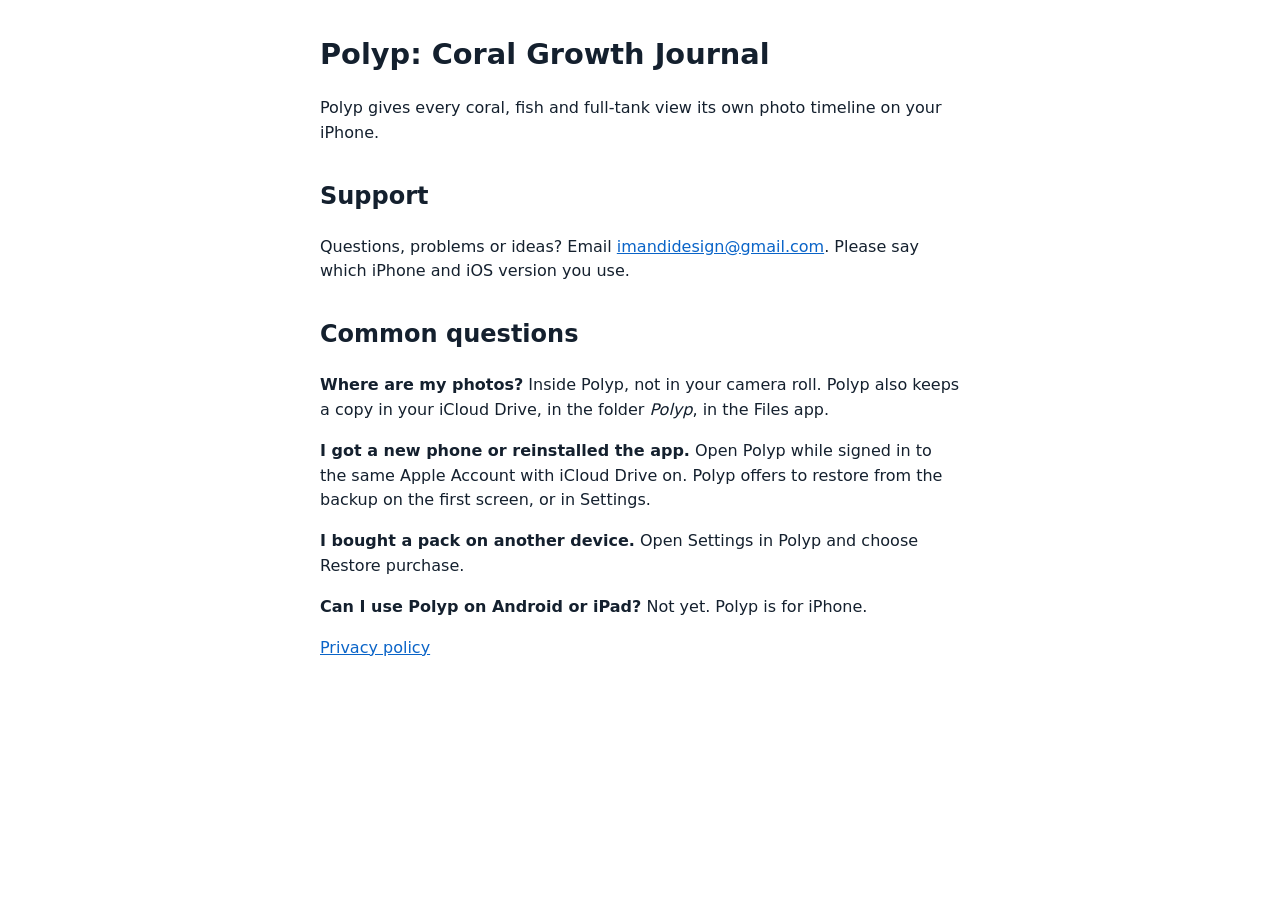
==== index.html @ cc829e0c "Polyp support and privacy pages Co-Authored-By: Claude Sonnet 5.5 <noreply@anthropic.com>" ====
<!doctype html>
<html lang="en"><head><meta charset="utf-8"><meta name="viewport" content="width=device-width,initial-scale=1">
<title>Polyp support</title><link rel="stylesheet" href="style.css"></head><body>
<h1>Polyp: Coral Growth Journal</h1>
<p>Polyp gives every coral, fish and full-tank view its own photo timeline on your iPhone.</p>
<h2>Support</h2>
<p>Questions, problems or ideas? Email <a href="mailto:imandidesign@gmail.com">imandidesign@gmail.com</a>. Please say which iPhone and iOS version you use.</p>
<h2>Common questions</h2>
<p><strong>Where are my photos?</strong> Inside Polyp, not in your camera roll. Polyp also keeps a copy in your iCloud Drive, in the folder <em>Polyp</em>, in the Files app.</p>
<p><strong>I got a new phone or reinstalled the app.</strong> Open Polyp while signed in to the same Apple Account with iCloud Drive on. Polyp offers to restore from the backup on the first screen, or in Settings.</p>
<p><strong>I bought a pack on another device.</strong> Open Settings in Polyp and choose Restore purchase.</p>
<p><strong>Can I use Polyp on Android or iPad?</strong> Not yet. Polyp is for iPhone.</p>
<p><a href="privacy.html">Privacy policy</a></p>
</body></html>
---- style.css ----
body{font-family:-apple-system,system-ui,sans-serif;max-width:40rem;margin:2rem auto;padding:0 1rem;line-height:1.55;color:#14202e;background:#fff}
h1{font-size:1.8rem}h2{margin-top:2rem}a{color:#0a64c8}
@media(prefers-color-scheme:dark){body{background:#0e1a2b;color:#e6edf5}a{color:#6db3ff}}
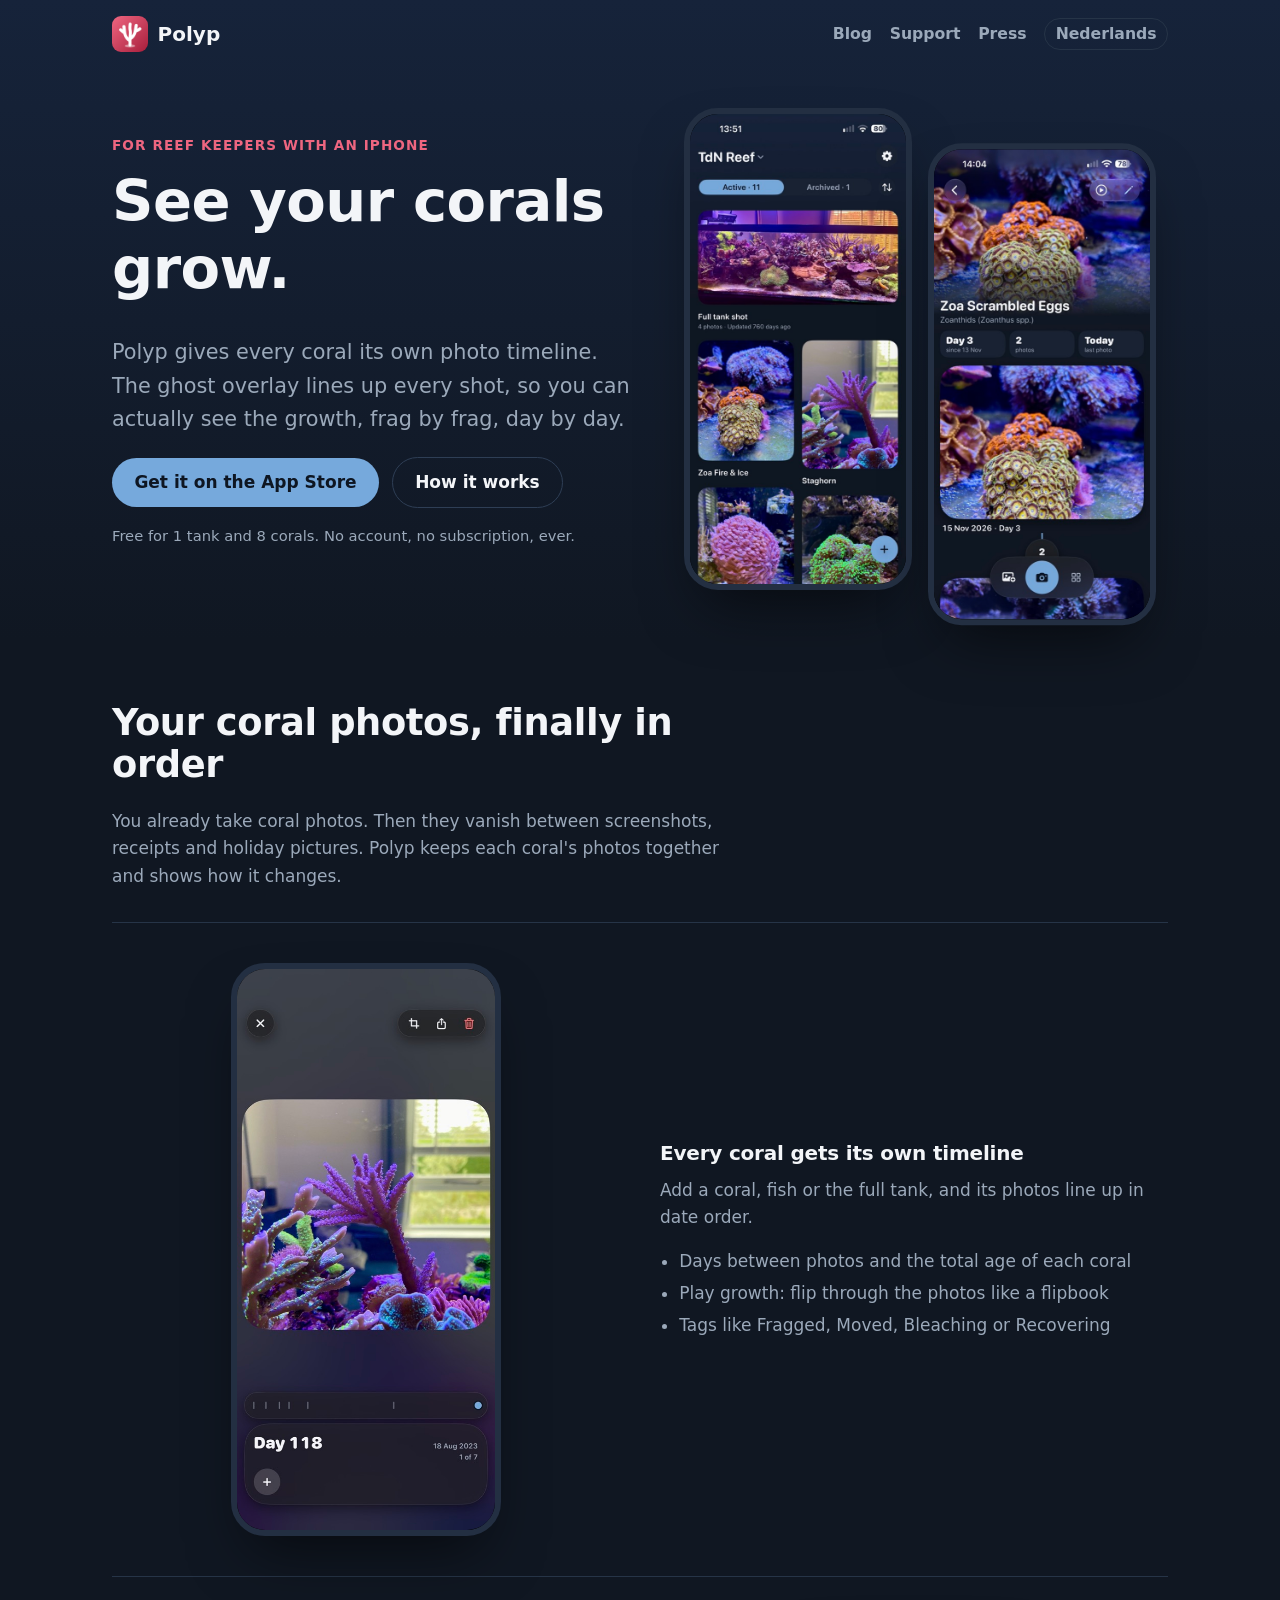
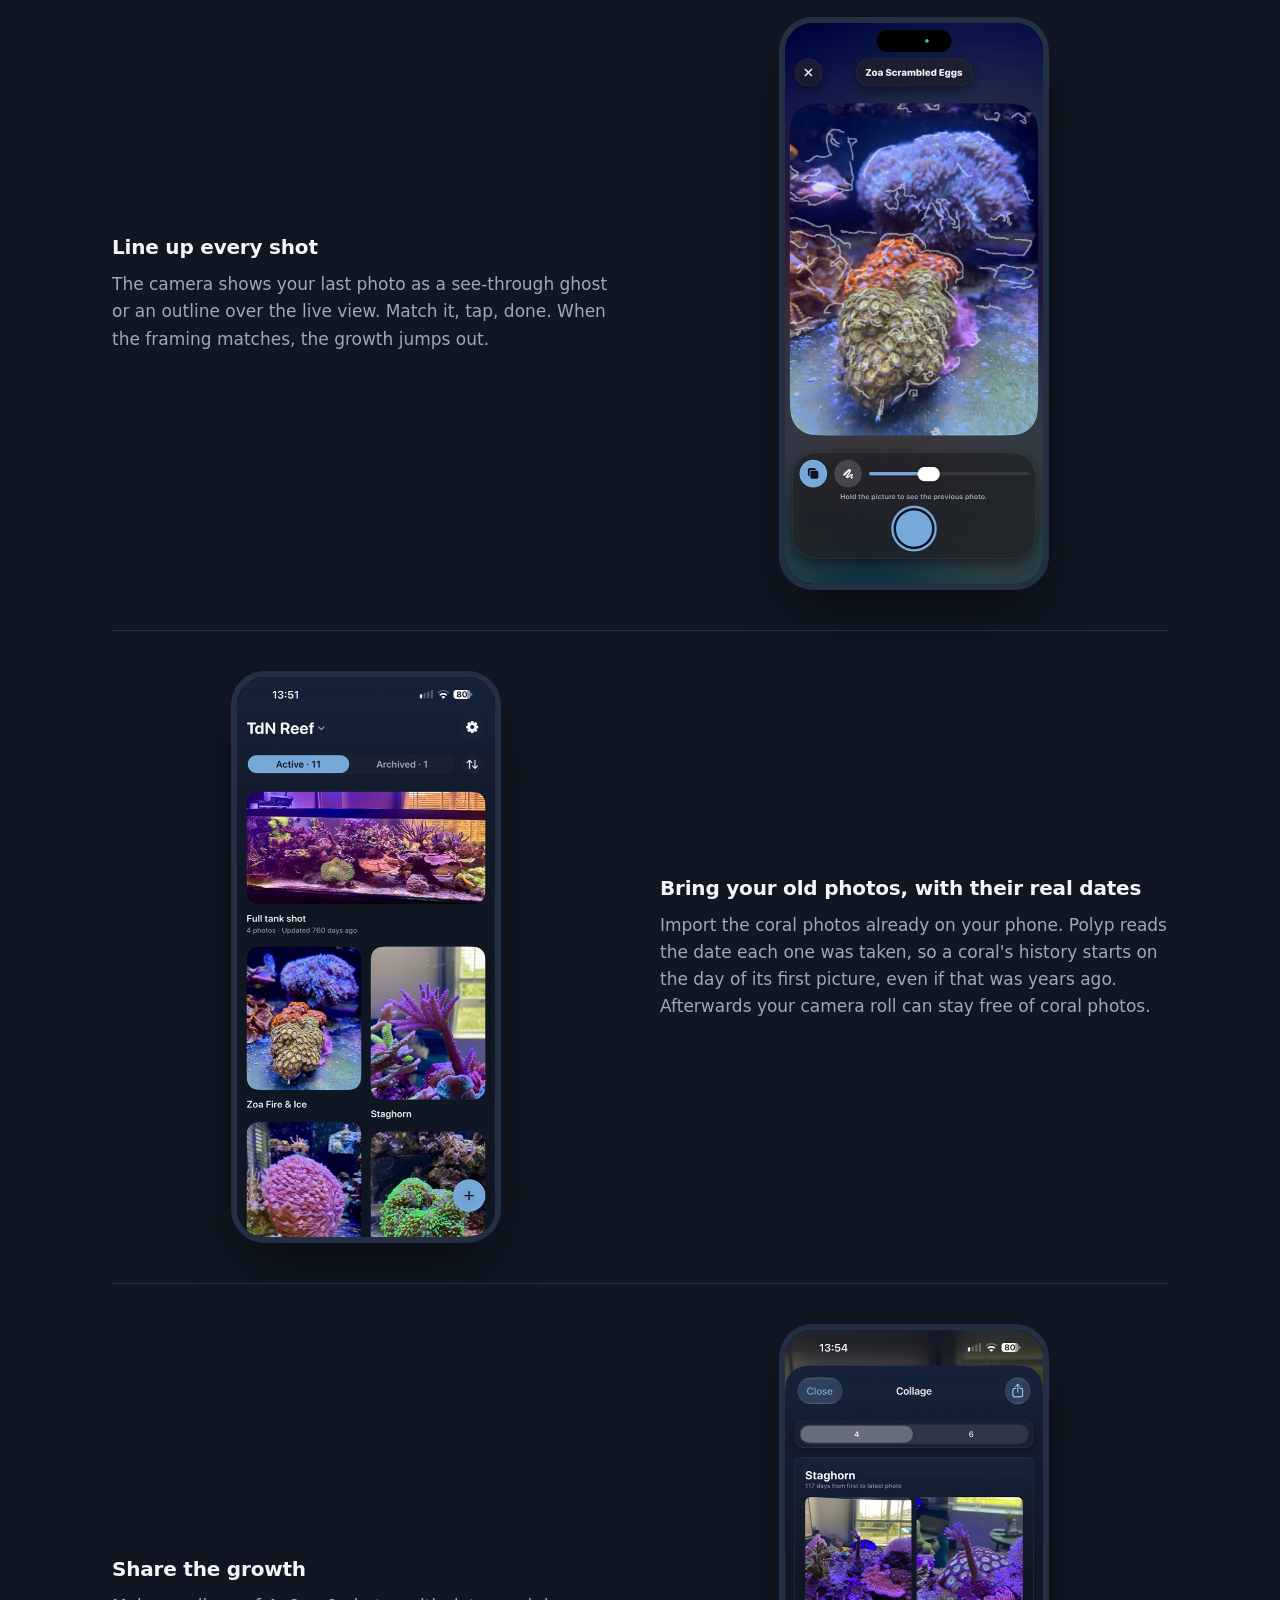
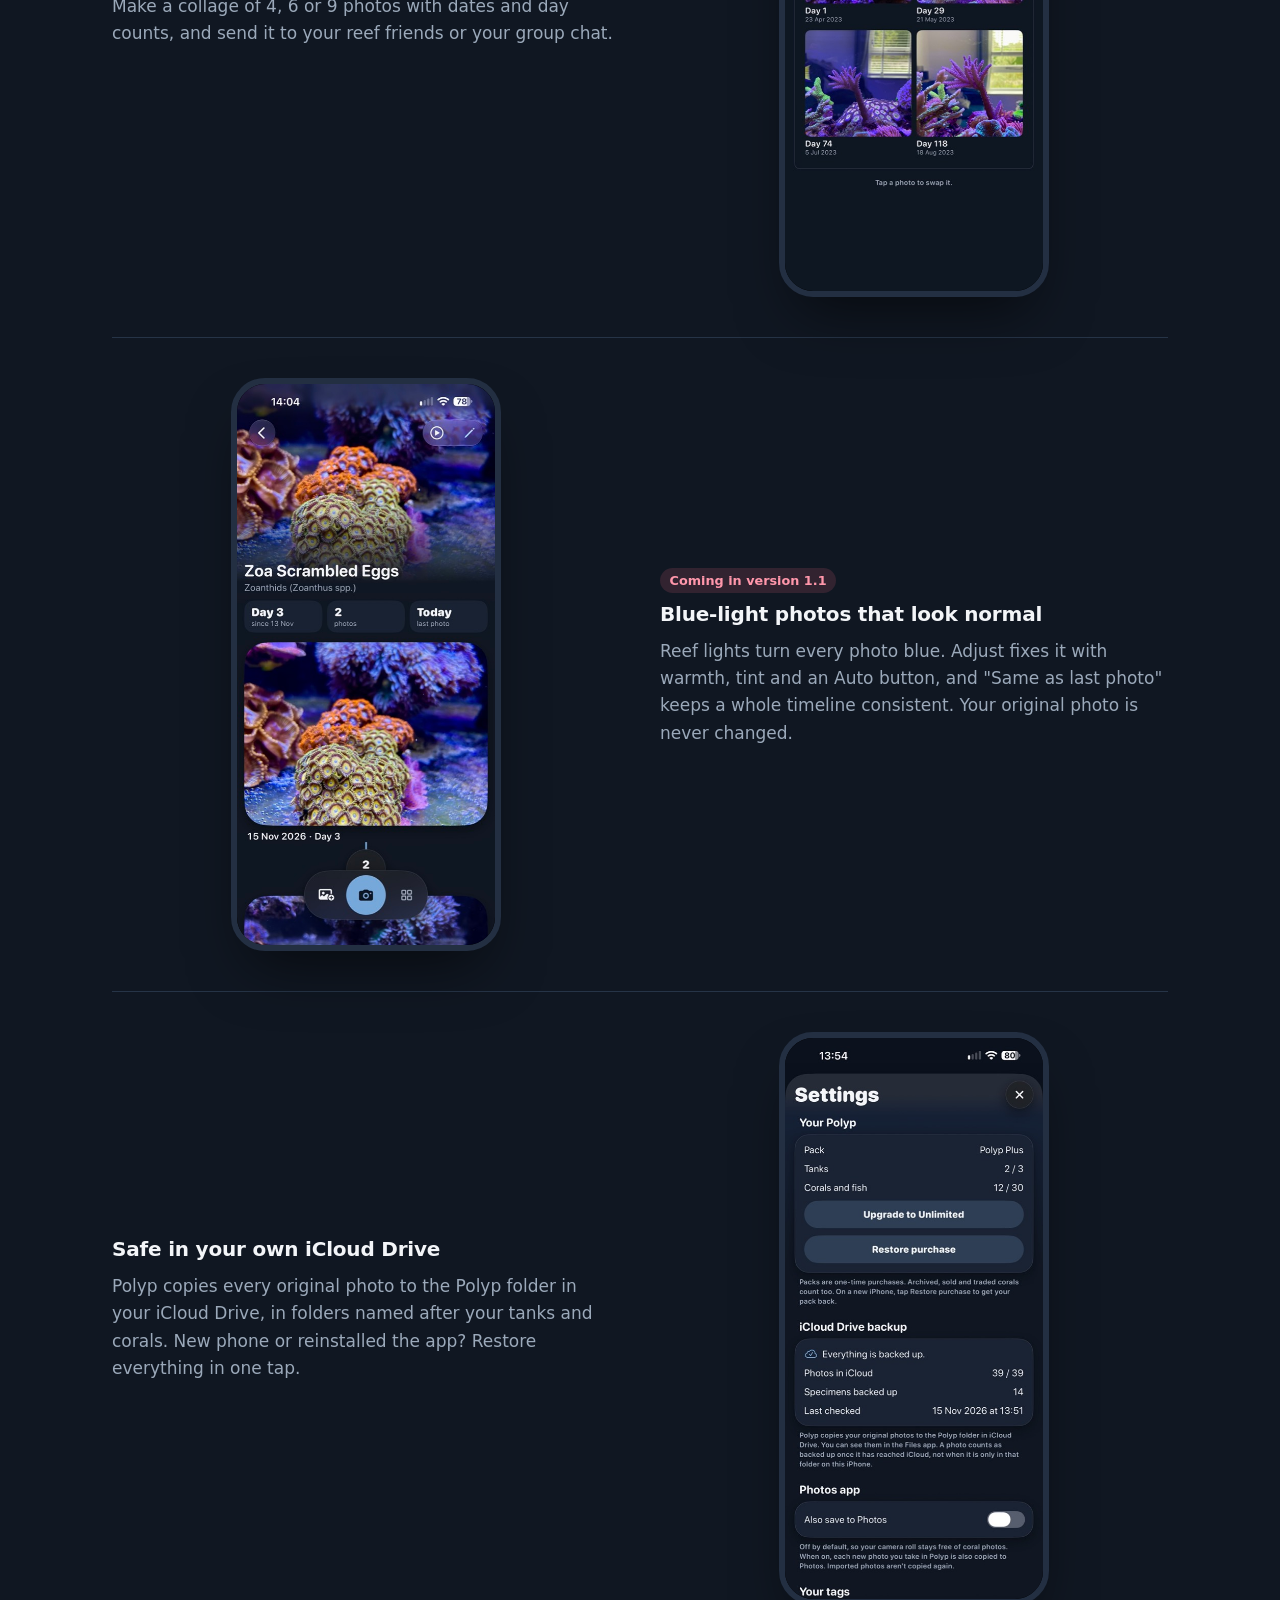
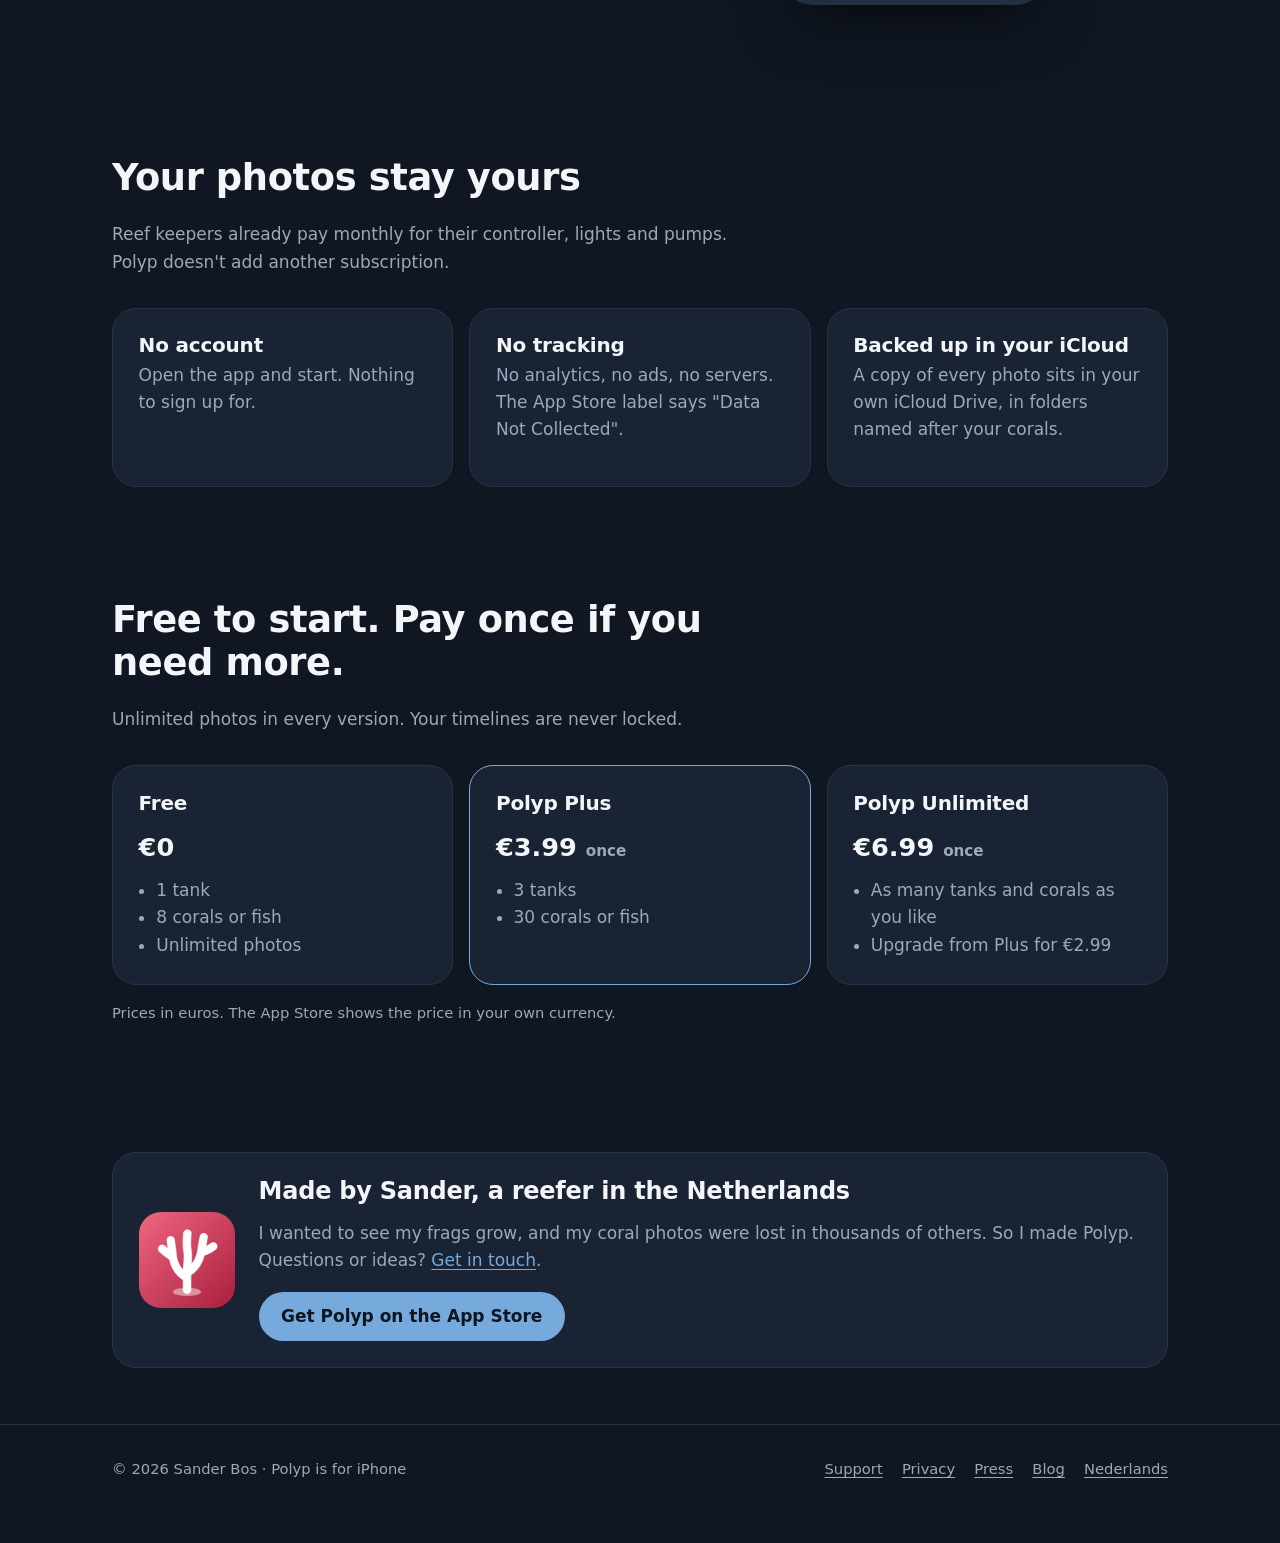
==== commit 5bb4a34b: "Website v2: English and Dutch pages, blog, press kit, polypapp.com Co-Authored-By: Claude Opus 5.5 <" ====
--- a/index.html
+++ b/index.html
@@ -1,14 +1,196 @@
 <!doctype html>
-<html lang="en"><head><meta charset="utf-8"><meta name="viewport" content="width=device-width,initial-scale=1">
-<title>Polyp support</title><link rel="stylesheet" href="style.css"></head><body>
-<h1>Polyp: Coral Growth Journal</h1>
-<p>Polyp gives every coral, fish and full-tank view its own photo timeline on your iPhone.</p>
-<h2>Support</h2>
-<p>Questions, problems or ideas? Email <a href="mailto:imandidesign@gmail.com">imandidesign@gmail.com</a>. Please say which iPhone and iOS version you use.</p>
-<h2>Common questions</h2>
-<p><strong>Where are my photos?</strong> Inside Polyp, not in your camera roll. Polyp also keeps a copy in your iCloud Drive, in the folder <em>Polyp</em>, in the Files app.</p>
-<p><strong>I got a new phone or reinstalled the app.</strong> Open Polyp while signed in to the same Apple Account with iCloud Drive on. Polyp offers to restore from the backup on the first screen, or in Settings.</p>
-<p><strong>I bought a pack on another device.</strong> Open Settings in Polyp and choose Restore purchase.</p>
-<p><strong>Can I use Polyp on Android or iPad?</strong> Not yet. Polyp is for iPhone.</p>
-<p><a href="privacy.html">Privacy policy</a></p>
-</body></html>
+<html lang="en">
+<head>
+<meta charset="utf-8">
+<meta name="viewport" content="width=device-width,initial-scale=1">
+<title>Polyp: Coral Growth Journal for iPhone</title>
+<meta name="description" content="A photo timeline for every coral in your reef tank. Line up every shot with the ghost overlay, see the days between photos, and keep coral photos out of your camera roll. No account, no subscription.">
+<link rel="canonical" href="https://polypapp.com/">
+<link rel="alternate" hreflang="en" href="https://polypapp.com/">
+<link rel="alternate" hreflang="nl" href="https://polypapp.com/nl/">
+<link rel="alternate" hreflang="x-default" href="https://polypapp.com/">
+<meta name="apple-itunes-app" content="app-id=6830291758">
+<meta name="theme-color" content="#16233A">
+<meta property="og:type" content="website">
+<meta property="og:site_name" content="Polyp">
+<meta property="og:title" content="Polyp: Coral Growth Journal">
+<meta property="og:description" content="A photo timeline for every coral. Line up every shot and actually see it grow.">
+<meta property="og:url" content="https://polypapp.com/">
+<meta property="og:image" content="https://polypapp.com/img/share.jpg">
+<meta property="og:locale" content="en_GB">
+<meta property="og:locale:alternate" content="nl_NL">
+<meta name="twitter:card" content="summary_large_image">
+<link rel="icon" href="/img/favicon.png" type="image/png">
+<link rel="apple-touch-icon" href="/img/apple-touch-icon.png">
+<link rel="stylesheet" href="/assets/site.css">
+<script type="application/ld+json">
+{
+  "@context": "https://schema.org",
+  "@type": "SoftwareApplication",
+  "name": "Polyp: Coral Growth Journal",
+  "operatingSystem": "iOS",
+  "applicationCategory": "PhotographyApplication",
+  "description": "A photo timeline for every coral in your reef tank, with a ghost overlay camera, original-date import and collages.",
+  "url": "https://polypapp.com/",
+  "downloadUrl": "https://apps.apple.com/app/id6830291758",
+  "image": "https://polypapp.com/img/icon-512.png",
+  "offers": { "@type": "Offer", "price": "0", "priceCurrency": "EUR" },
+  "author": { "@type": "Person", "name": "Sander Bos" }
+}
+</script>
+</head>
+<body>
+<a class="skip" href="#main">Skip to content</a>
+<header class="site-header">
+  <div class="wrap">
+    <a class="brand" href="/"><img src="/img/apple-touch-icon.png" alt="" width="36" height="36">Polyp</a>
+    <nav class="nav" aria-label="Main">
+      <a href="/blog/">Blog</a>
+      <a href="/support.html">Support</a>
+      <a href="/press/">Press</a>
+      <a class="lang" href="/nl/" hreflang="nl" lang="nl">Nederlands</a>
+    </nav>
+  </div>
+</header>
+
+<main id="main">
+  <section class="hero">
+    <div class="wrap">
+      <div>
+        <p class="eyebrow">For reef keepers with an iPhone</p>
+        <h1>See your corals grow.</h1>
+        <p class="lead">Polyp gives every coral its own photo timeline. The ghost overlay lines up every shot, so you can actually see the growth, frag by frag, day by day.</p>
+        <div class="cta-row">
+          <a class="btn" href="https://apps.apple.com/app/id6830291758">Get it on the App Store</a>
+          <a class="btn btn-ghost" href="#how">How it works</a>
+        </div>
+        <p class="muted small" style="margin-top:1rem">Free for 1 tank and 8 corals. No account, no subscription, ever.</p>
+      </div>
+      <div class="phones">
+        <div class="phone"><img src="/img/screen-1.jpg" width="506" height="1100" alt="Polyp home screen: a reef tank with a full tank shot and coral tiles such as Zoa Fire &amp; Ice and Staghorn."></div>
+        <div class="phone"><img src="/img/screen-2.jpg" width="506" height="1100" alt="A coral's timeline: Zoa Scrambled Eggs, day 3, with two photos."></div>
+      </div>
+    </div>
+  </section>
+
+  <section class="section" id="how">
+    <div class="wrap">
+      <div class="section-head">
+        <h2>Your coral photos, finally in order</h2>
+        <p class="muted">You already take coral photos. Then they vanish between screenshots, receipts and holiday pictures. Polyp keeps each coral's photos together and shows how it changes.</p>
+      </div>
+
+      <div class="feature">
+        <div>
+          <h3>Every coral gets its own timeline</h3>
+          <p class="muted">Add a coral, fish or the full tank, and its photos line up in date order.</p>
+          <ul>
+            <li>Days between photos and the total age of each coral</li>
+            <li>Play growth: flip through the photos like a flipbook</li>
+            <li>Tags like Fragged, Moved, Bleaching or Recovering</li>
+          </ul>
+        </div>
+        <div class="feature-media"><div class="phone"><img src="/img/screen-4.jpg" width="506" height="1100" loading="lazy" alt="A full-screen Staghorn photo at day 118, with a time rail to jump between dates."></div></div>
+      </div>
+
+      <div class="feature">
+        <div>
+          <h3>Line up every shot</h3>
+          <p class="muted">The camera shows your last photo as a see-through ghost or an outline over the live view. Match it, tap, done. When the framing matches, the growth jumps out.</p>
+        </div>
+        <div class="feature-media"><div class="phone"><img src="/img/screen-3.jpg" width="506" height="1100" loading="lazy" alt="Polyp's camera with a white outline of the previous photo over the live view of a zoanthid colony."></div></div>
+      </div>
+
+      <div class="feature">
+        <div>
+          <h3>Bring your old photos, with their real dates</h3>
+          <p class="muted">Import the coral photos already on your phone. Polyp reads the date each one was taken, so a coral's history starts on the day of its first picture, even if that was years ago. Afterwards your camera roll can stay free of coral photos.</p>
+        </div>
+        <div class="feature-media"><div class="phone"><img src="/img/screen-1.jpg" width="506" height="1100" loading="lazy" alt="Home screen of a tank with eleven corals and a full tank shot updated 760 days ago."></div></div>
+      </div>
+
+      <div class="feature">
+        <div>
+          <h3>Share the growth</h3>
+          <p class="muted">Make a collage of 4, 6 or 9 photos with dates and day counts, and send it to your reef friends or your group chat.</p>
+        </div>
+        <div class="feature-media"><div class="phone"><img src="/img/screen-5.jpg" width="506" height="1100" loading="lazy" alt="A four-photo collage of a Staghorn coral from day 1 to day 118."></div></div>
+      </div>
+
+      <div class="feature">
+        <div>
+          <span class="tag">Coming in version 1.1</span>
+          <h3>Blue-light photos that look normal</h3>
+          <p class="muted">Reef lights turn every photo blue. Adjust fixes it with warmth, tint and an Auto button, and "Same as last photo" keeps a whole timeline consistent. Your original photo is never changed.</p>
+        </div>
+        <!-- T-12.2: replace with a before/after photo from Sander once 1.1 is live -->
+        <div class="feature-media"><div class="phone"><img src="/img/screen-2.jpg" width="506" height="1100" loading="lazy" alt="A zoanthid colony photographed under blue reef light."></div></div>
+      </div>
+
+      <div class="feature">
+        <div>
+          <h3>Safe in your own iCloud Drive</h3>
+          <p class="muted">Polyp copies every original photo to the Polyp folder in your iCloud Drive, in folders named after your tanks and corals. New phone or reinstalled the app? Restore everything in one tap.</p>
+        </div>
+        <div class="feature-media"><div class="phone"><img src="/img/screen-6.jpg" width="506" height="1100" loading="lazy" alt="Polyp settings: iCloud Drive backup says everything is backed up, 39 of 39 photos."></div></div>
+      </div>
+    </div>
+  </section>
+
+  <section class="section">
+    <div class="wrap">
+      <div class="section-head">
+        <h2>Your photos stay yours</h2>
+        <p class="muted">Reef keepers already pay monthly for their controller, lights and pumps. Polyp doesn't add another subscription.</p>
+      </div>
+      <div class="promise">
+        <div class="card"><h3>No account</h3><p class="muted">Open the app and start. Nothing to sign up for.</p></div>
+        <div class="card"><h3>No tracking</h3><p class="muted">No analytics, no ads, no servers. The App Store label says "Data Not Collected".</p></div>
+        <div class="card"><h3>Backed up in your iCloud</h3><p class="muted">A copy of every photo sits in your own iCloud Drive, in folders named after your corals.</p></div>
+      </div>
+    </div>
+  </section>
+
+  <section class="section" id="price">
+    <div class="wrap">
+      <div class="section-head">
+        <h2>Free to start. Pay once if you need more.</h2>
+        <p class="muted">Unlimited photos in every version. Your timelines are never locked.</p>
+      </div>
+      <div class="grid-3">
+        <div class="card"><h3>Free</h3><p class="price">€0</p><ul><li>1 tank</li><li>8 corals or fish</li><li>Unlimited photos</li></ul></div>
+        <div class="card highlight"><h3>Polyp Plus</h3><p class="price">€3.99 <small>once</small></p><ul><li>3 tanks</li><li>30 corals or fish</li></ul></div>
+        <div class="card"><h3>Polyp Unlimited</h3><p class="price">€6.99 <small>once</small></p><ul><li>As many tanks and corals as you like</li><li>Upgrade from Plus for €2.99</li></ul></div>
+      </div>
+      <p class="muted small" style="margin-top:1rem">Prices in euros. The App Store shows the price in your own currency.</p>
+    </div>
+  </section>
+
+  <section class="section">
+    <div class="wrap">
+      <div class="card maker">
+        <img src="/img/icon-512.png" width="96" height="96" alt="">
+        <div>
+          <h2 style="font-size:1.5rem">Made by Sander, a reefer in the Netherlands</h2>
+          <p class="muted">I wanted to see my frags grow, and my coral photos were lost in thousands of others. So I made Polyp. Questions or ideas? <a href="/support.html">Get in touch</a>.</p>
+          <a class="btn" href="https://apps.apple.com/app/id6830291758">Get Polyp on the App Store</a>
+        </div>
+      </div>
+    </div>
+  </section>
+</main>
+
+<footer class="site-footer">
+  <div class="wrap">
+    <p>© 2026 Sander Bos · Polyp is for iPhone</p>
+    <nav aria-label="Footer">
+      <a href="/support.html">Support</a>
+      <a href="/privacy.html">Privacy</a>
+      <a href="/press/">Press</a>
+      <a href="/blog/">Blog</a>
+      <a href="/nl/" hreflang="nl" lang="nl">Nederlands</a>
+    </nav>
+  </div>
+</footer>
+</body>
+</html>
--- a/assets/site.css
+++ b/assets/site.css
@@ -0,0 +1,123 @@
+/* Polyp website styles (T-12.2, D-133). Colours match the app's design tokens (DESIGN.md, D-097/D-114). */
+:root {
+  --bg: #101722;
+  --bg-top: #16233A;
+  --surface: #192333;
+  --raised: #2E3E55;
+  --text: #F3F5F8;
+  --text-2: #9BA9BA;
+  --accent: #76A9DC;
+  --on-accent: #0E1622;
+  --separator: #263447;
+  --coral: #EE6680;
+  --r-s: 8px; --r-m: 16px; --r-l: 24px; --r-card: 38px;
+  --font: ui-rounded, "SF Pro Rounded", -apple-system, system-ui, "Segoe UI", Roboto, sans-serif;
+  --wrap: 68rem;
+  color-scheme: dark;
+}
+* { box-sizing: border-box; }
+html { -webkit-text-size-adjust: 100%; }
+body {
+  margin: 0; font-family: var(--font); font-size: 1.0625rem; line-height: 1.6;
+  color: var(--text); background: var(--bg);
+  background-image: linear-gradient(180deg, var(--bg-top) 0, var(--bg) 40rem);
+  background-repeat: no-repeat;
+}
+img { max-width: 100%; height: auto; display: block; }
+a { color: var(--accent); text-underline-offset: 3px; }
+a:hover { color: #9cc3ea; }
+:focus-visible { outline: 3px solid var(--accent); outline-offset: 3px; border-radius: 4px; }
+h1, h2, h3 { line-height: 1.15; letter-spacing: -0.01em; margin: 0 0 .6em; }
+h1 { font-size: clamp(2.1rem, 6vw, 3.6rem); }
+h2 { font-size: clamp(1.6rem, 4vw, 2.3rem); }
+h3 { font-size: 1.25rem; }
+p { margin: 0 0 1em; }
+.wrap { max-width: var(--wrap); margin: 0 auto; padding: 0 1rem; }
+.narrow { max-width: 42rem; }
+.muted { color: var(--text-2); }
+.skip { position: absolute; left: -999px; }
+.skip:focus { left: 1rem; top: 1rem; background: var(--surface); padding: .5rem 1rem; z-index: 10; }
+
+/* Header */
+.site-header { padding: 1rem 0; }
+.site-header .wrap { display: flex; align-items: center; gap: 1rem; flex-wrap: wrap; }
+.brand { display: flex; align-items: center; gap: .6rem; color: var(--text); text-decoration: none; font-weight: 700; font-size: 1.25rem; }
+.brand img { width: 36px; height: 36px; border-radius: 9px; }
+.nav { margin-left: auto; display: flex; gap: 1.1rem; flex-wrap: wrap; align-items: center; }
+.nav a { color: var(--text-2); text-decoration: none; font-weight: 600; font-size: .98rem; }
+.nav a:hover, .nav a[aria-current="page"] { color: var(--text); }
+.nav .lang { border: 1px solid var(--separator); border-radius: 999px; padding: .15rem .65rem; }
+
+/* Buttons */
+.btn {
+  display: inline-flex; align-items: center; gap: .55rem; min-height: 48px; padding: .7rem 1.4rem;
+  border-radius: 999px; font-weight: 700; text-decoration: none; background: var(--accent); color: var(--on-accent);
+}
+.btn:hover { background: #8fbbe6; color: var(--on-accent); }
+.btn svg { width: 20px; height: 20px; fill: currentColor; }
+.btn-ghost { background: transparent; color: var(--text); border: 1px solid var(--raised); }
+.btn-ghost:hover { background: var(--surface); color: var(--text); }
+.cta-row { display: flex; gap: .8rem; flex-wrap: wrap; align-items: center; }
+
+/* Hero */
+.hero { padding: 2.5rem 0 3.5rem; }
+.hero .wrap { display: grid; gap: 2.5rem; align-items: center; grid-template-columns: 1.05fr 1fr; }
+.eyebrow { color: var(--coral); font-weight: 700; text-transform: uppercase; letter-spacing: .08em; font-size: .85rem; margin-bottom: .8rem; }
+.lead { font-size: clamp(1.1rem, 2.4vw, 1.3rem); color: var(--text-2); max-width: 34rem; }
+.small { font-size: .92rem; }
+.phones { display: flex; justify-content: center; gap: 1rem; }
+.phone {
+  border-radius: 34px; overflow: hidden; border: 6px solid #232f42; background: #000;
+  box-shadow: 0 30px 60px -20px rgba(0,0,0,.6); width: 46%; max-width: 250px;
+}
+.phones .phone:nth-child(2) { transform: translateY(2.2rem); }
+
+/* Features */
+.section { padding: 3.5rem 0; }
+.section-head { max-width: 40rem; margin-bottom: 2rem; }
+.feature { display: grid; grid-template-columns: 1fr 1fr; gap: 2.5rem; align-items: center; padding: 2.5rem 0; border-top: 1px solid var(--separator); }
+.feature:nth-of-type(even) .feature-media { order: -1; }
+.feature-media { display: flex; justify-content: center; }
+.feature-media .phone { width: 60%; max-width: 270px; }
+.feature ul { padding-left: 1.2rem; color: var(--text-2); }
+.feature li { margin-bottom: .3rem; }
+.tag { display: inline-block; font-size: .8rem; font-weight: 700; padding: .15rem .6rem; border-radius: 999px; background: rgba(238,102,128,.15); color: #ff97ab; margin-bottom: .6rem; }
+
+.card { background: var(--surface); border: 1px solid var(--separator); border-radius: var(--r-l); padding: 1.6rem; }
+.grid-3 { display: grid; grid-template-columns: repeat(3, 1fr); gap: 1rem; }
+.price { font-size: 1.6rem; font-weight: 800; margin: .2rem 0 .6rem; }
+.price small { font-size: .95rem; font-weight: 600; color: var(--text-2); }
+.card ul { margin: 0; padding-left: 1.1rem; color: var(--text-2); }
+.card.highlight { border-color: var(--accent); }
+
+.promise { display: grid; grid-template-columns: repeat(3, 1fr); gap: 1rem; margin-top: 1.5rem; }
+.promise .card h3 { margin-bottom: .3rem; }
+
+.maker { display: grid; grid-template-columns: auto 1fr; gap: 1.5rem; align-items: center; }
+.maker img { width: 96px; height: 96px; border-radius: 22px; }
+
+/* Text pages (support, privacy, press, blog) */
+.page { padding: 2rem 0 4rem; }
+.page h2 { margin-top: 2.2rem; font-size: 1.45rem; }
+.page .card { margin: 1rem 0; }
+.faq dt { font-weight: 700; margin-top: 1.2rem; }
+.faq dd { margin: .3rem 0 0; color: var(--text-2); }
+.shots { display: grid; grid-template-columns: repeat(3, 1fr); gap: 1rem; }
+.shots a { border-radius: var(--r-m); overflow: hidden; border: 1px solid var(--separator); }
+
+/* Footer */
+.site-footer { border-top: 1px solid var(--separator); padding: 2rem 0 3rem; color: var(--text-2); font-size: .92rem; }
+.site-footer .wrap { display: flex; gap: 1rem 2rem; flex-wrap: wrap; justify-content: space-between; }
+.site-footer nav { display: flex; gap: 1.2rem; flex-wrap: wrap; }
+.site-footer a { color: var(--text-2); }
+
+@media (max-width: 760px) {
+  .hero .wrap, .feature { grid-template-columns: 1fr; }
+  .feature:nth-of-type(even) .feature-media { order: 0; }
+  .feature-media .phone { width: 62%; }
+  .grid-3, .promise { grid-template-columns: 1fr; }
+  .shots { grid-template-columns: repeat(2, 1fr); }
+  .nav { margin-left: 0; width: 100%; gap: .9rem; }
+  .hero { padding-top: 1rem; }
+}
+@media (prefers-reduced-motion: no-preference) { html { scroll-behavior: smooth; } }
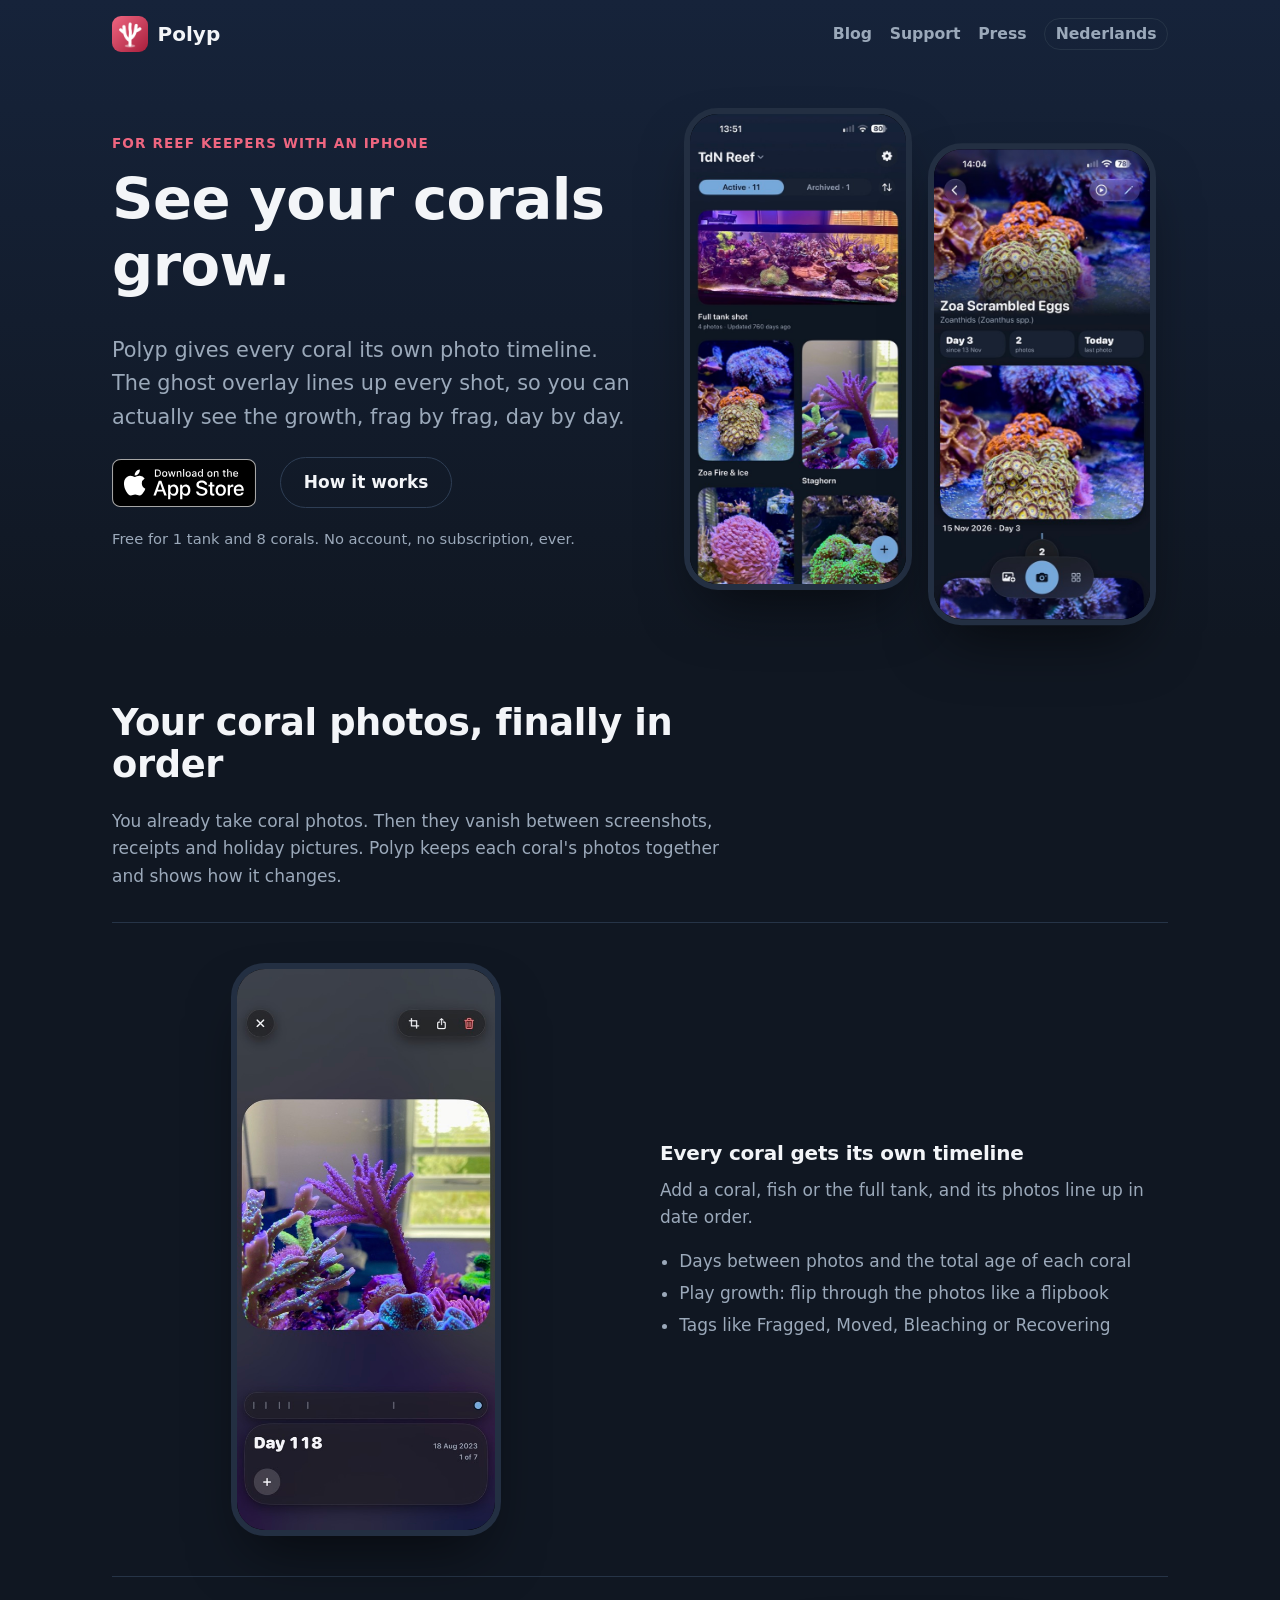
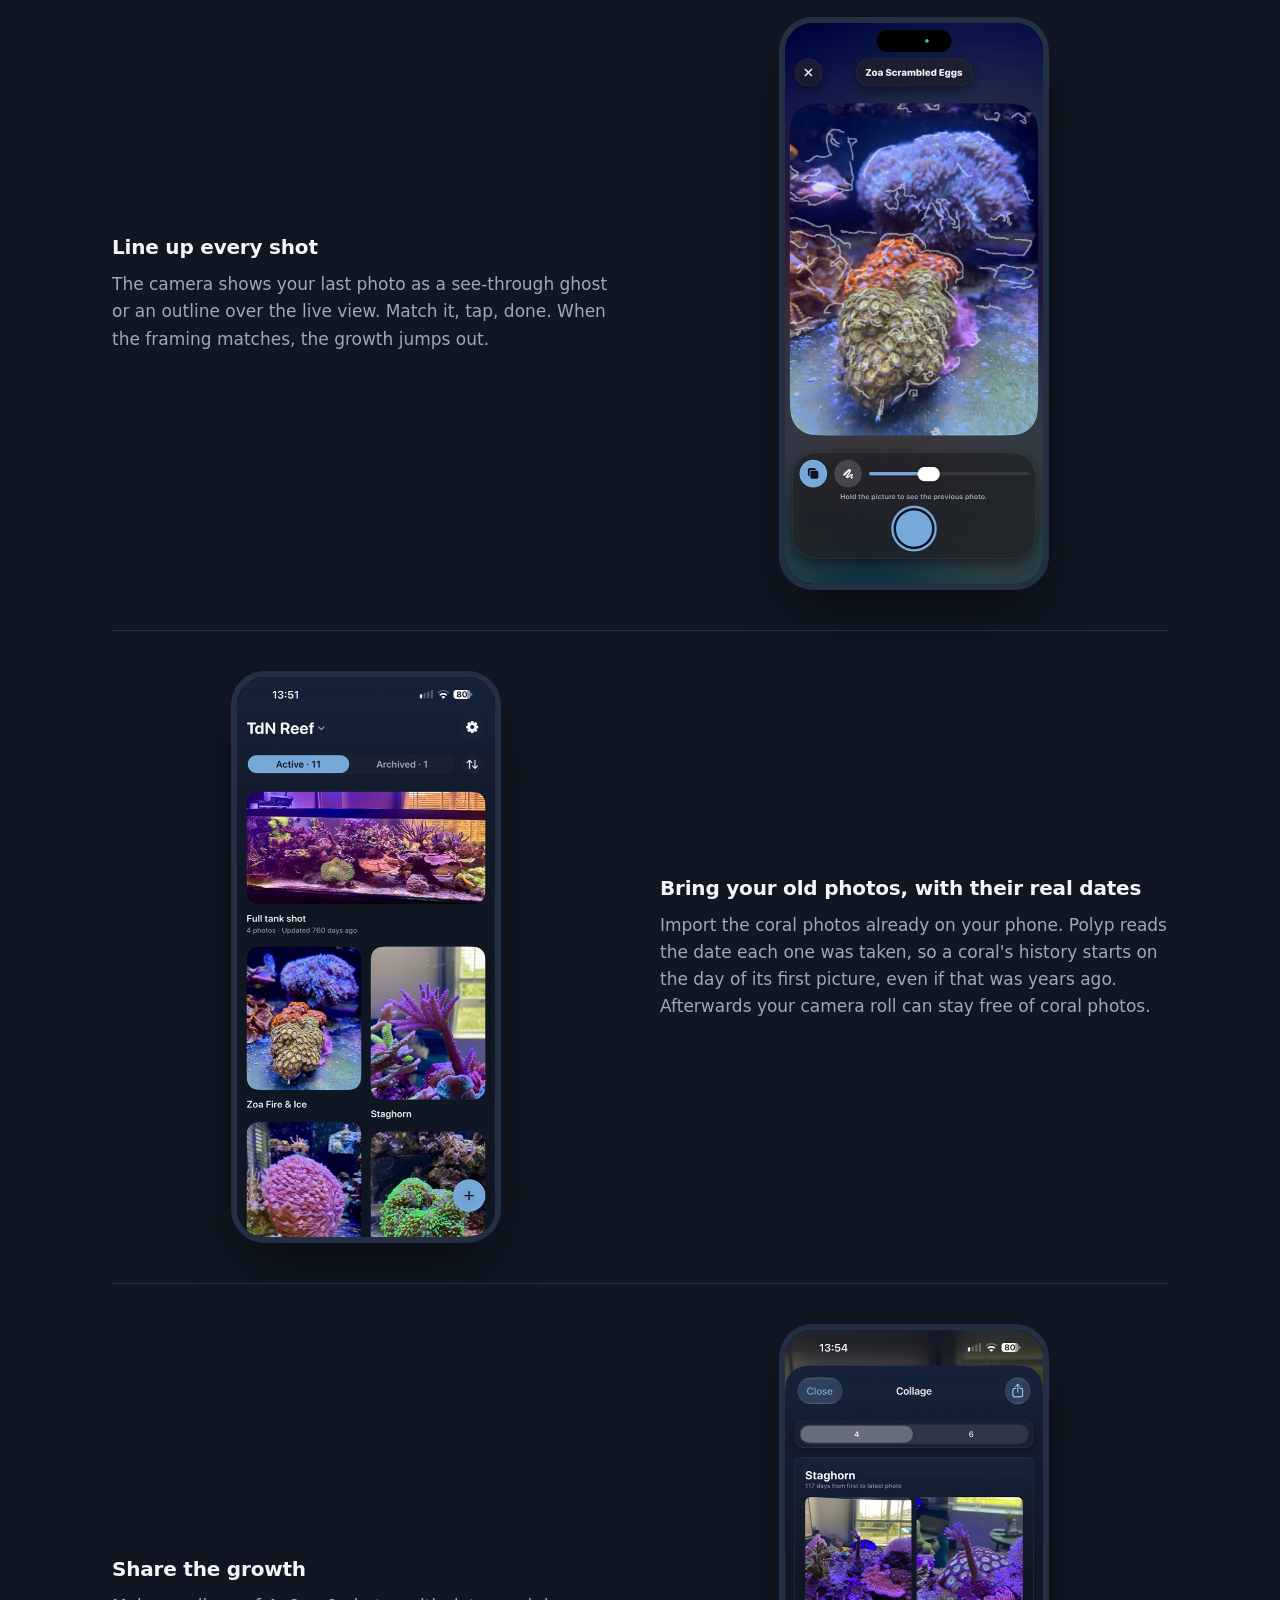
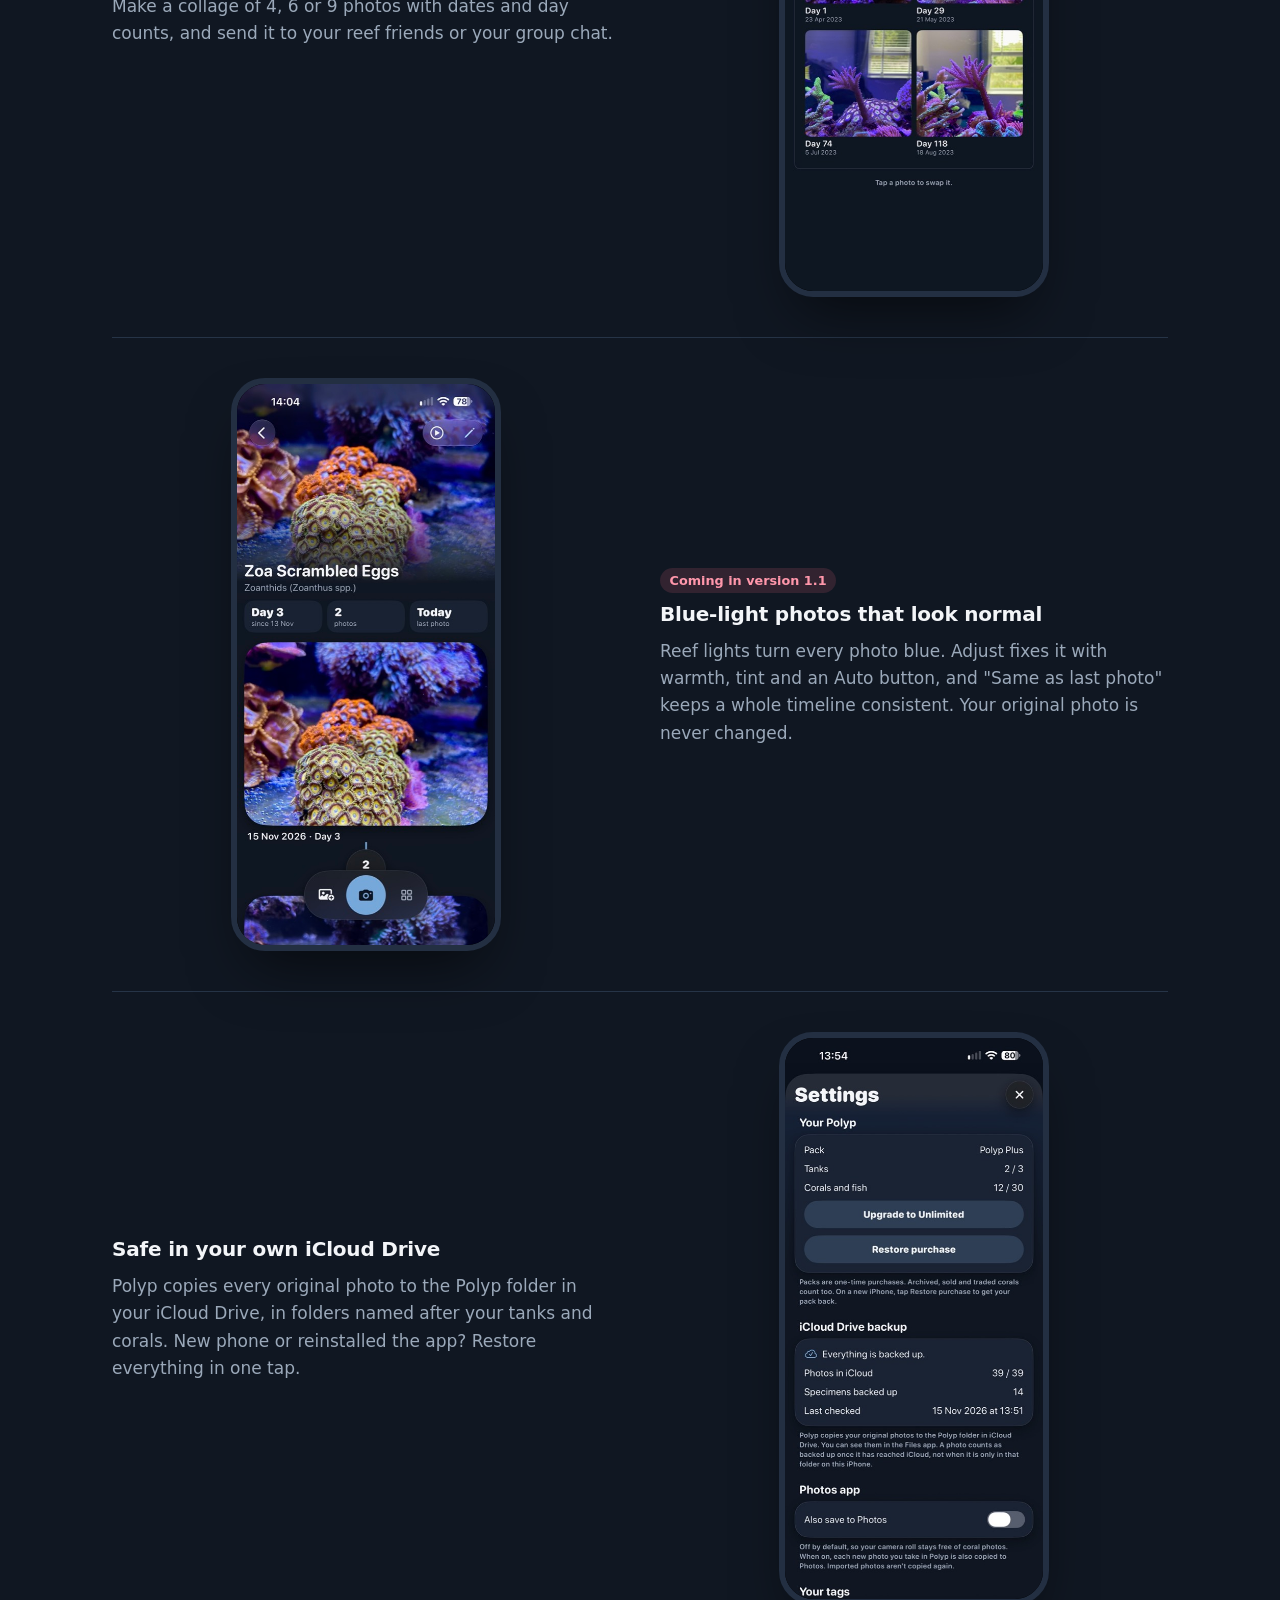
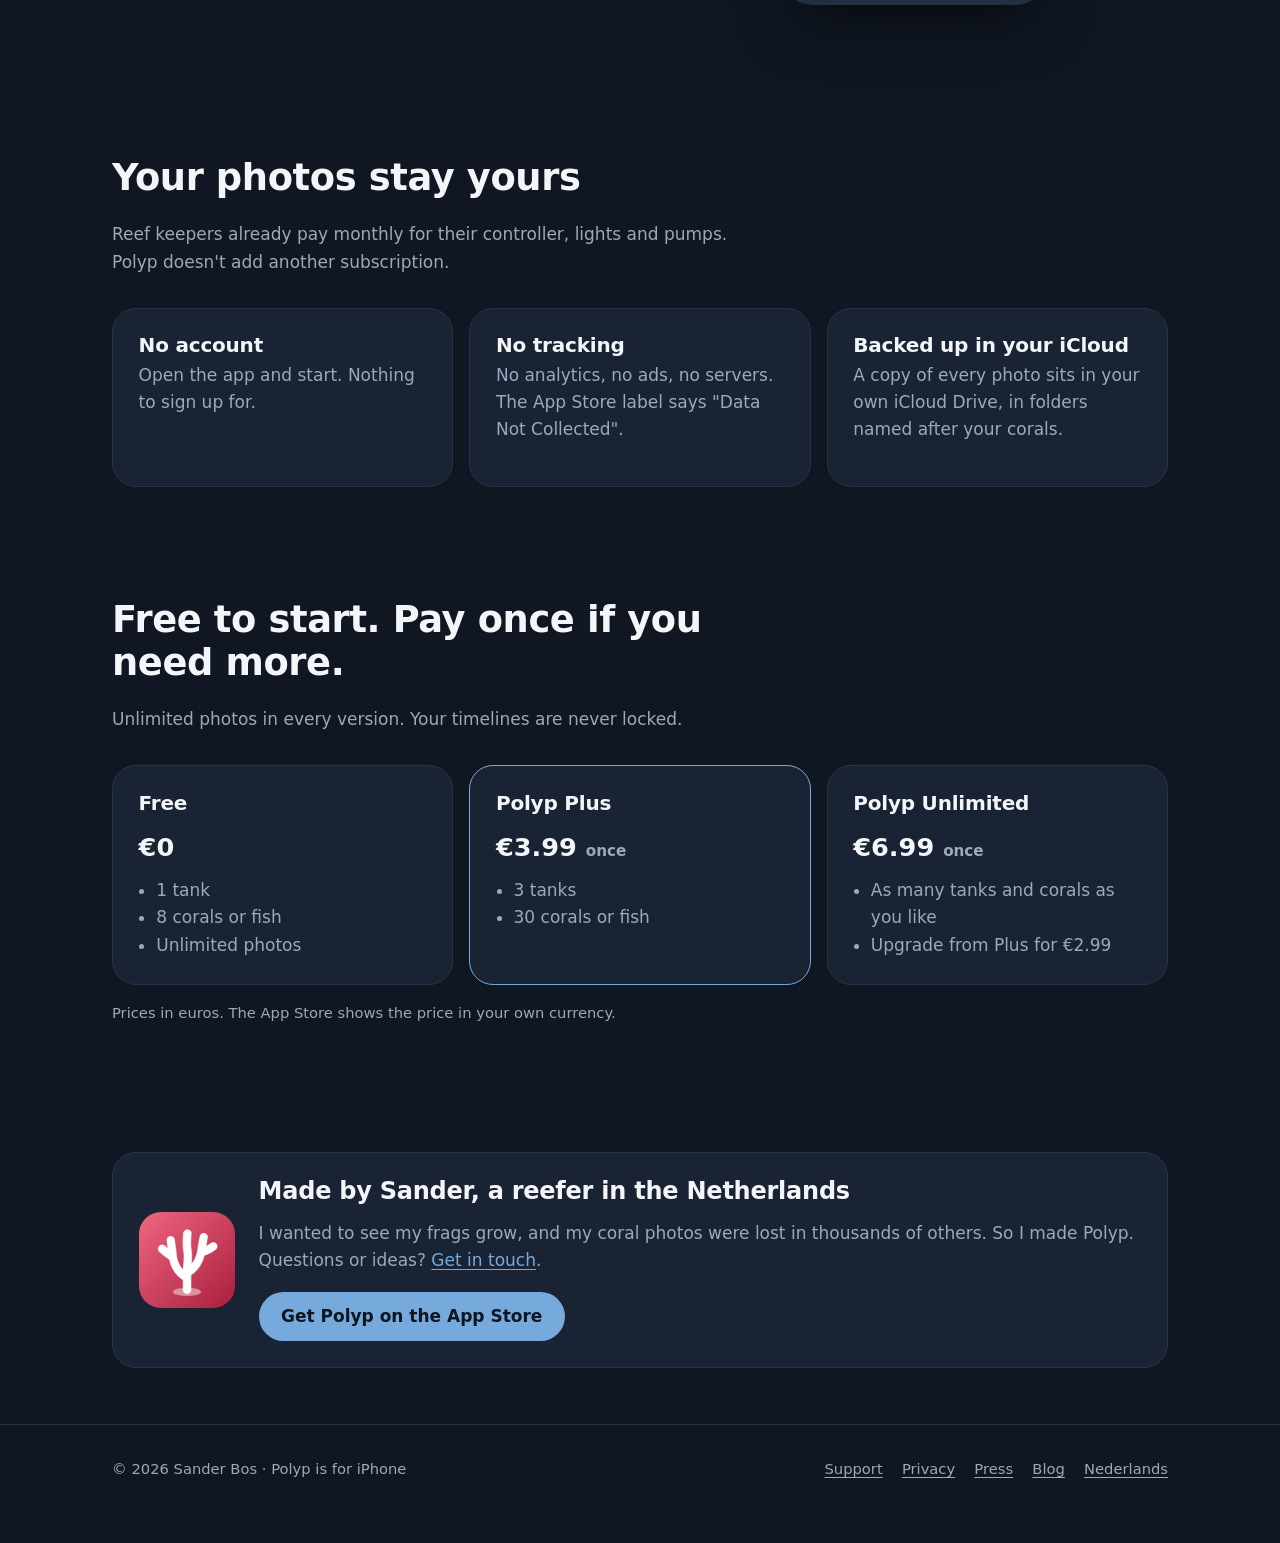
==== commit 5ca1714a: "Official App Store badge (English and Dutch) Co-Authored-By: Claude Opus 5.5 <noreply@anthropic.com>" ====
--- a/index.html
+++ b/index.html
@@ -61,7 +61,7 @@
         <h1>See your corals grow.</h1>
         <p class="lead">Polyp gives every coral its own photo timeline. The ghost overlay lines up every shot, so you can actually see the growth, frag by frag, day by day.</p>
         <div class="cta-row">
-          <a class="btn" href="https://apps.apple.com/app/id6830291758">Get it on the App Store</a>
+          <a class="store-badge" href="https://apps.apple.com/app/id6830291758"><img src="/img/app-store-badge-en.svg" width="144" height="48" alt="Download on the App Store"></a>
           <a class="btn btn-ghost" href="#how">How it works</a>
         </div>
         <p class="muted small" style="margin-top:1rem">Free for 1 tank and 8 corals. No account, no subscription, ever.</p>
--- a/assets/site.css
+++ b/assets/site.css
@@ -57,6 +57,9 @@
 .btn svg { width: 20px; height: 20px; fill: currentColor; }
 .btn-ghost { background: transparent; color: var(--text); border: 1px solid var(--raised); }
 .btn-ghost:hover { background: var(--surface); color: var(--text); }
+/* Apple's official badge (unchanged artwork, min. 40px high, clear space around it; D-133 update 3) */
+.store-badge { display: inline-block; padding: 4px 12px 4px 0; line-height: 0; }
+.store-badge img { height: 48px; width: auto; }
 .cta-row { display: flex; gap: .8rem; flex-wrap: wrap; align-items: center; }
 
 /* Hero */
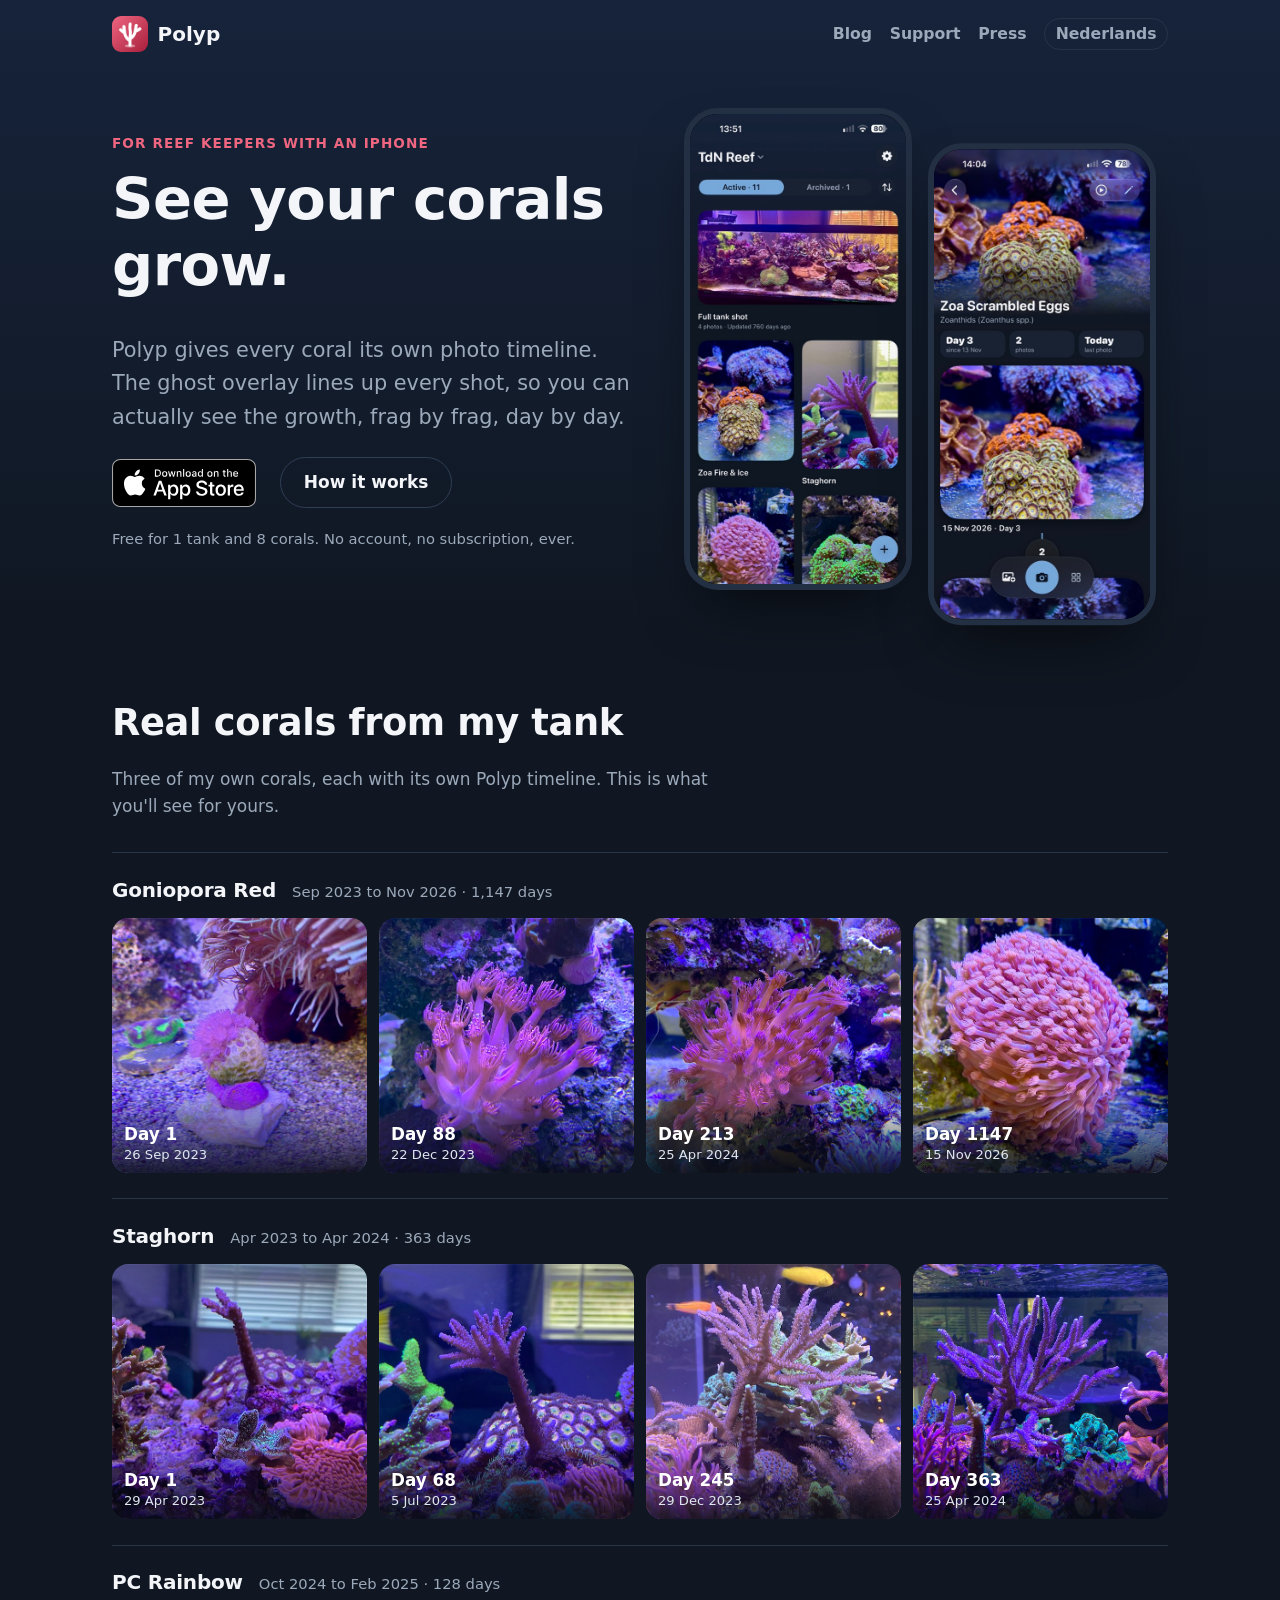
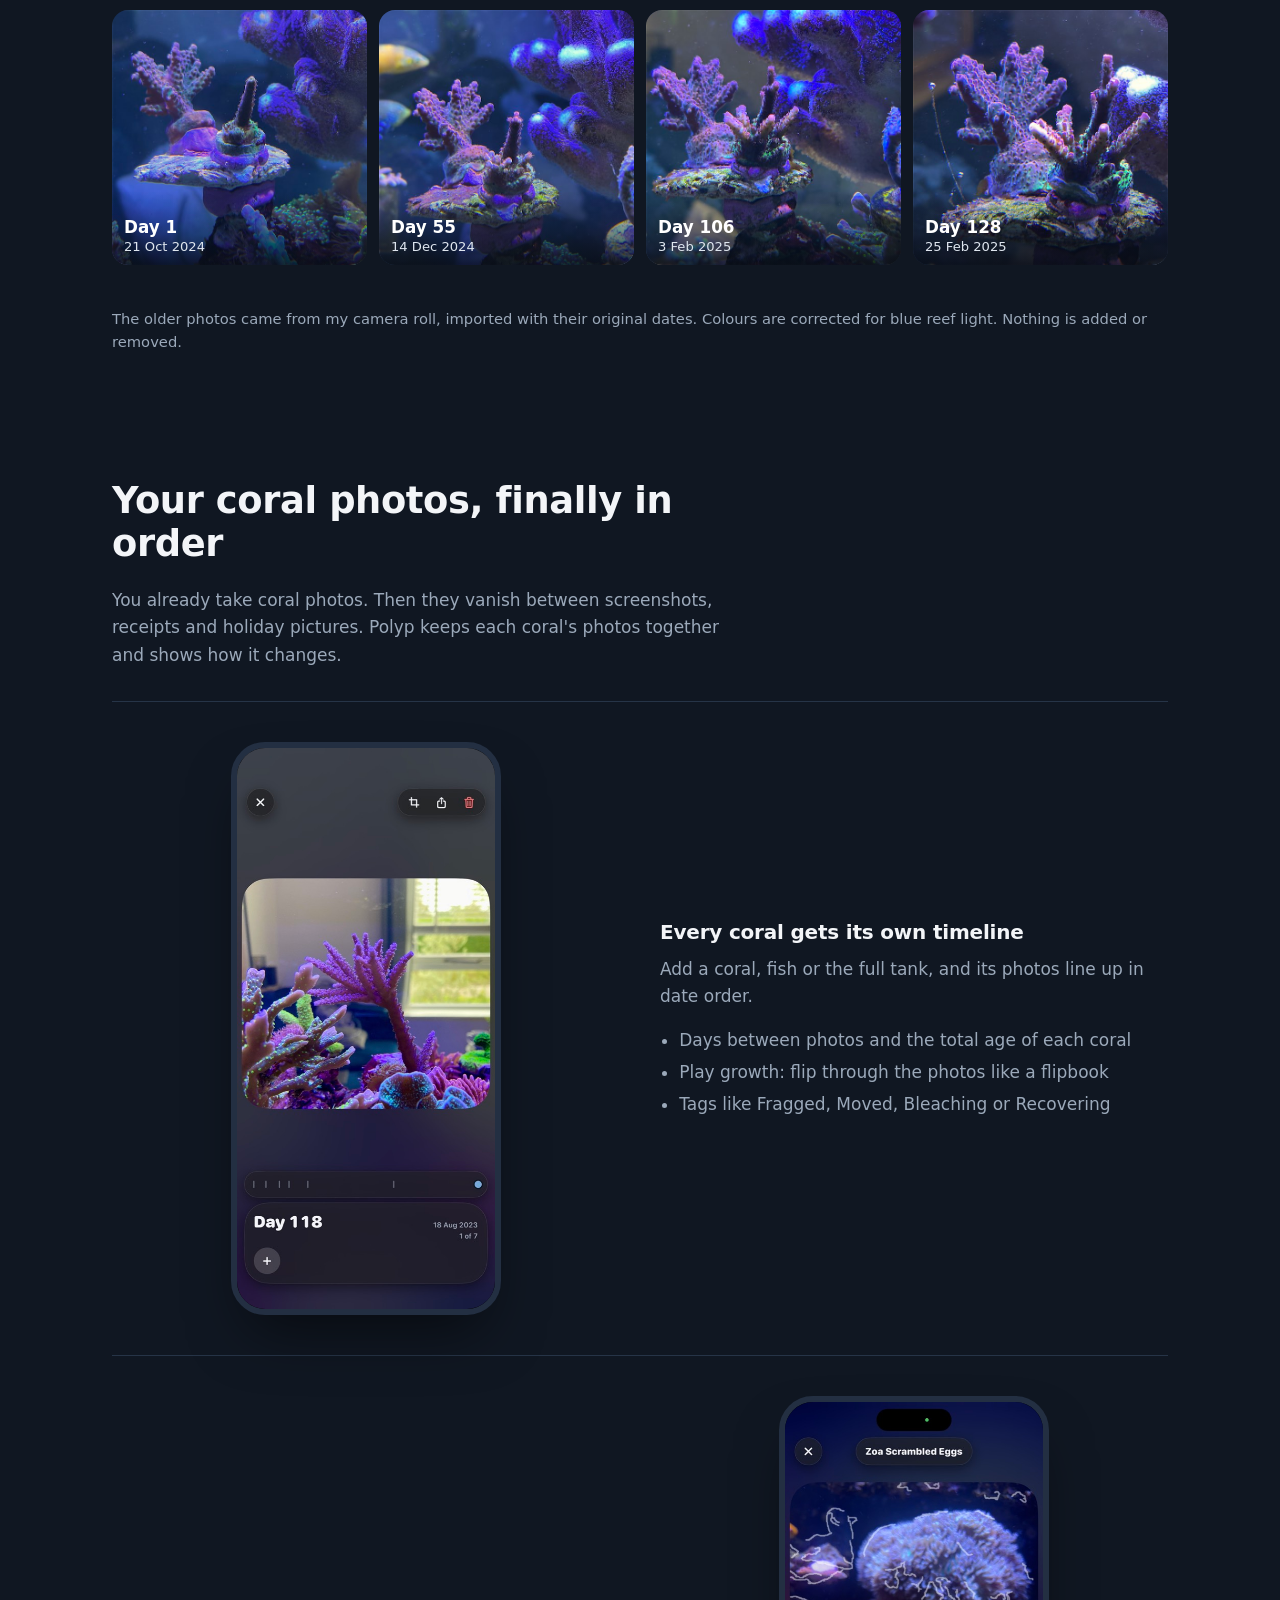
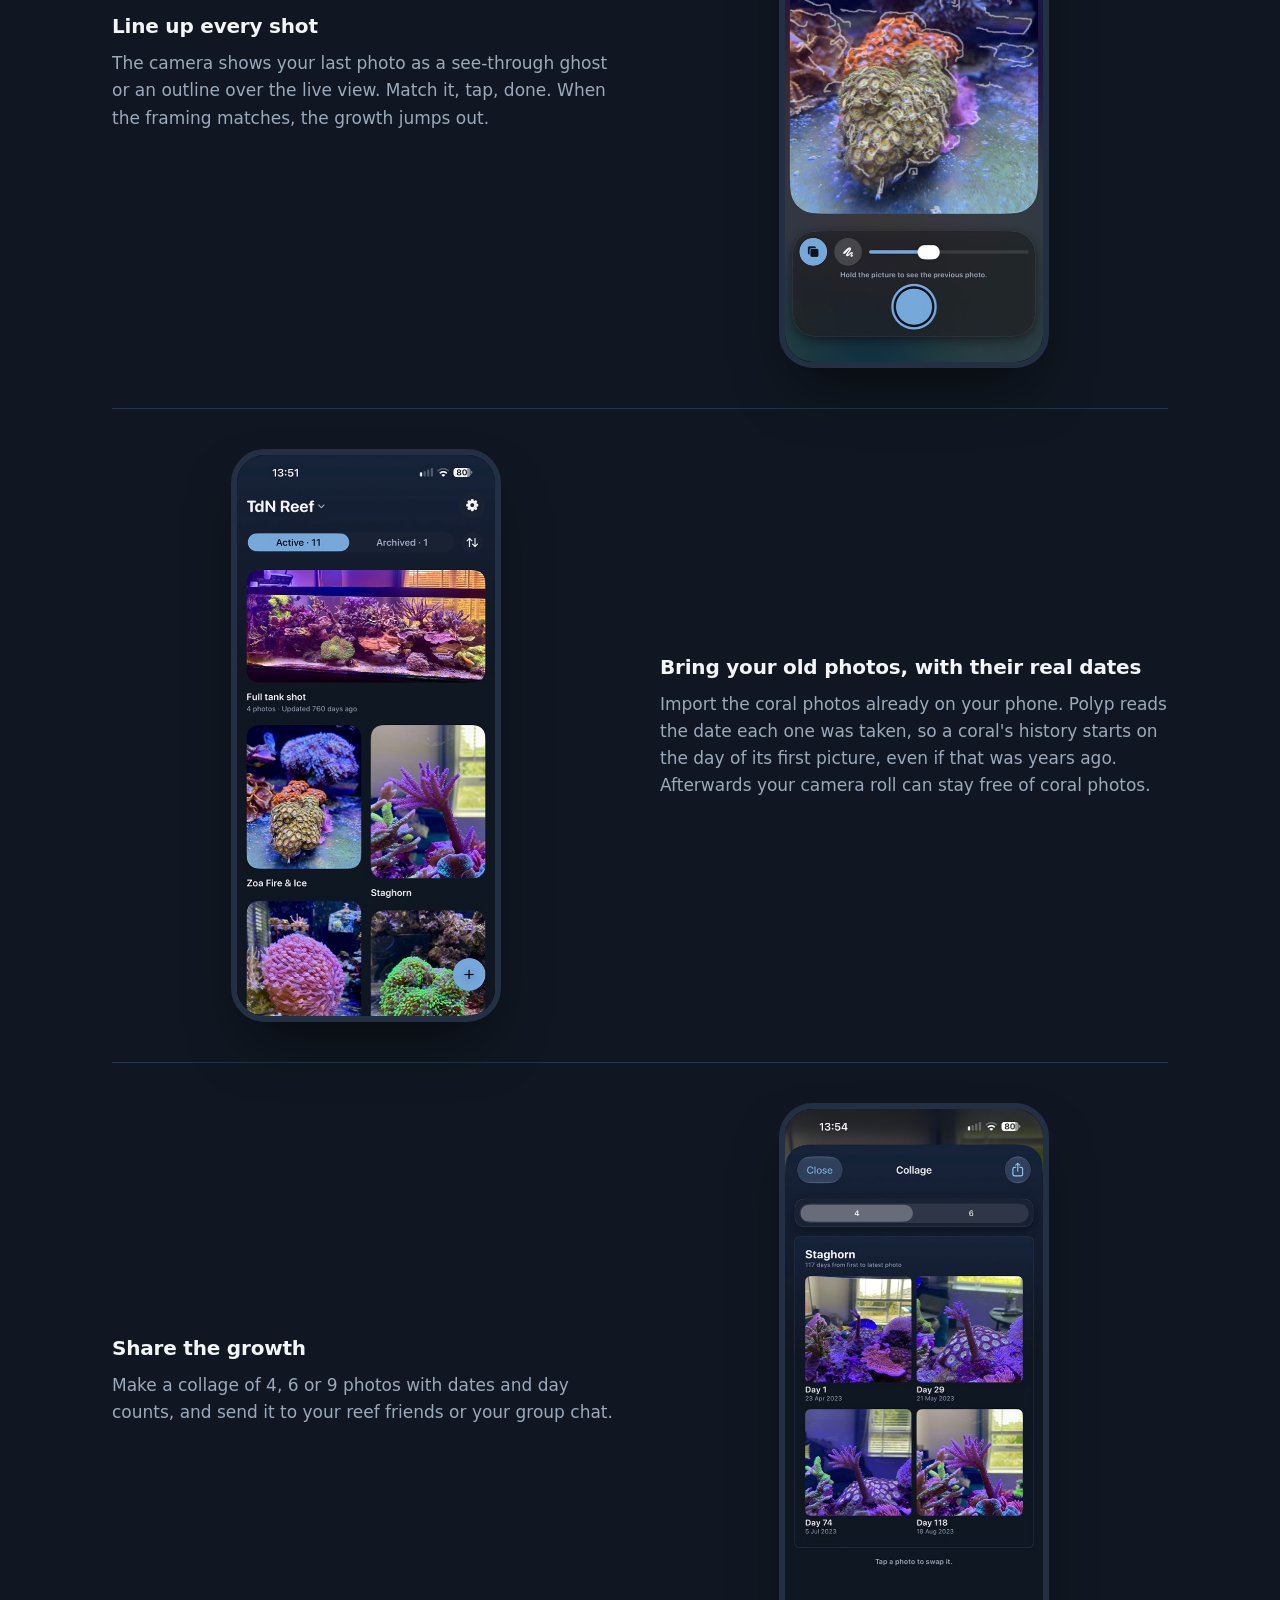
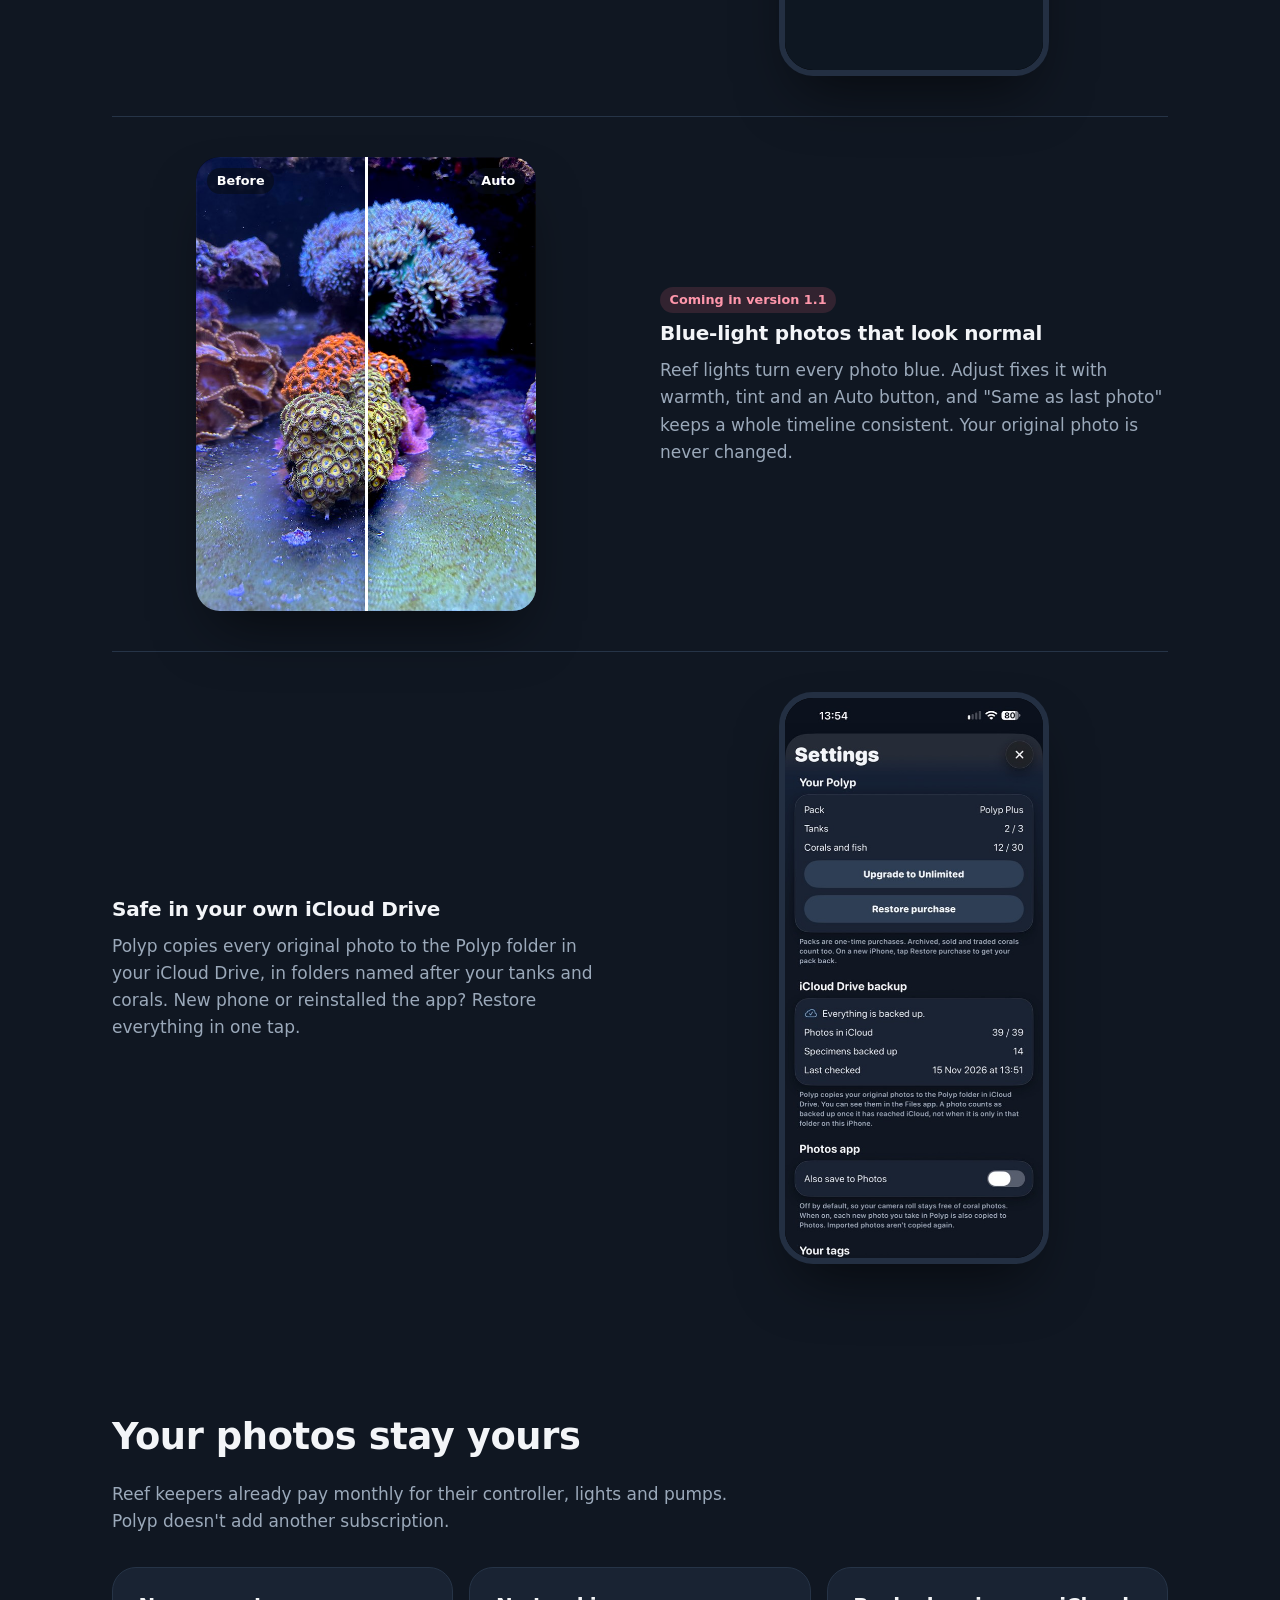
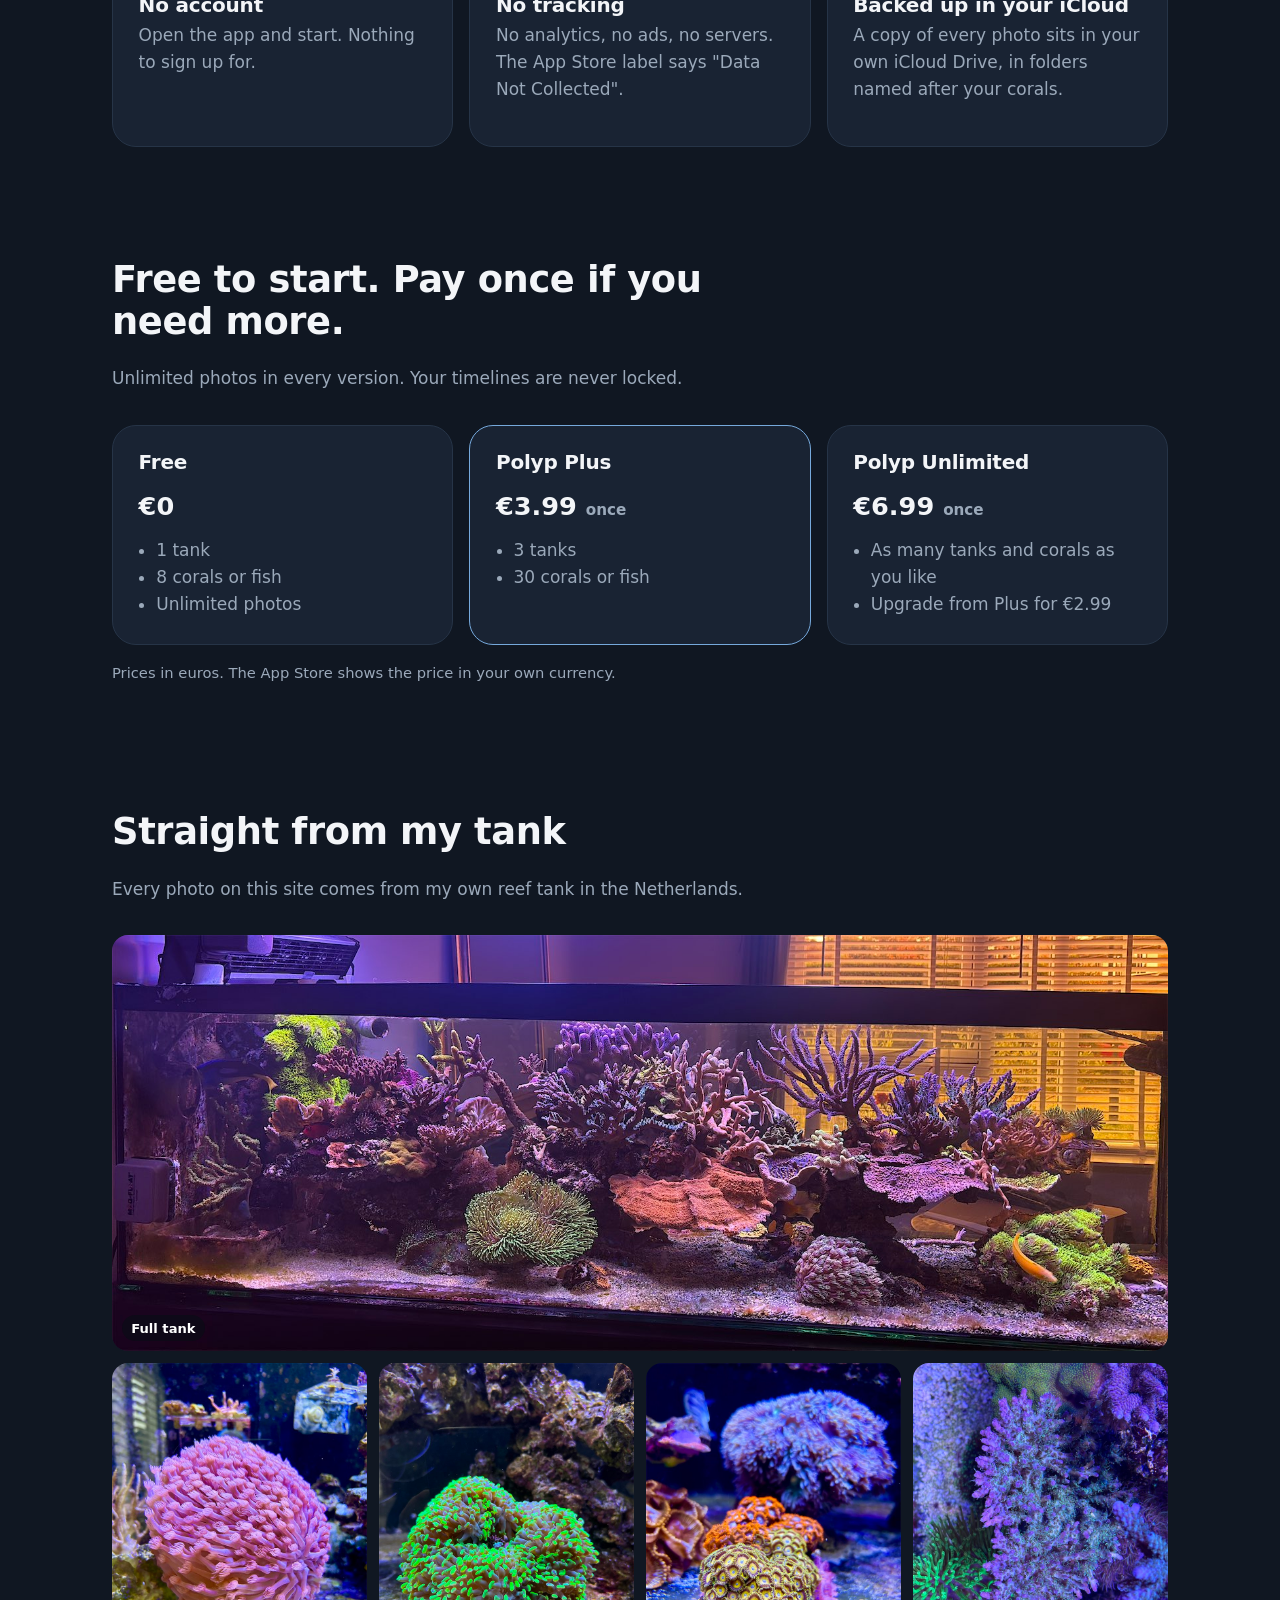
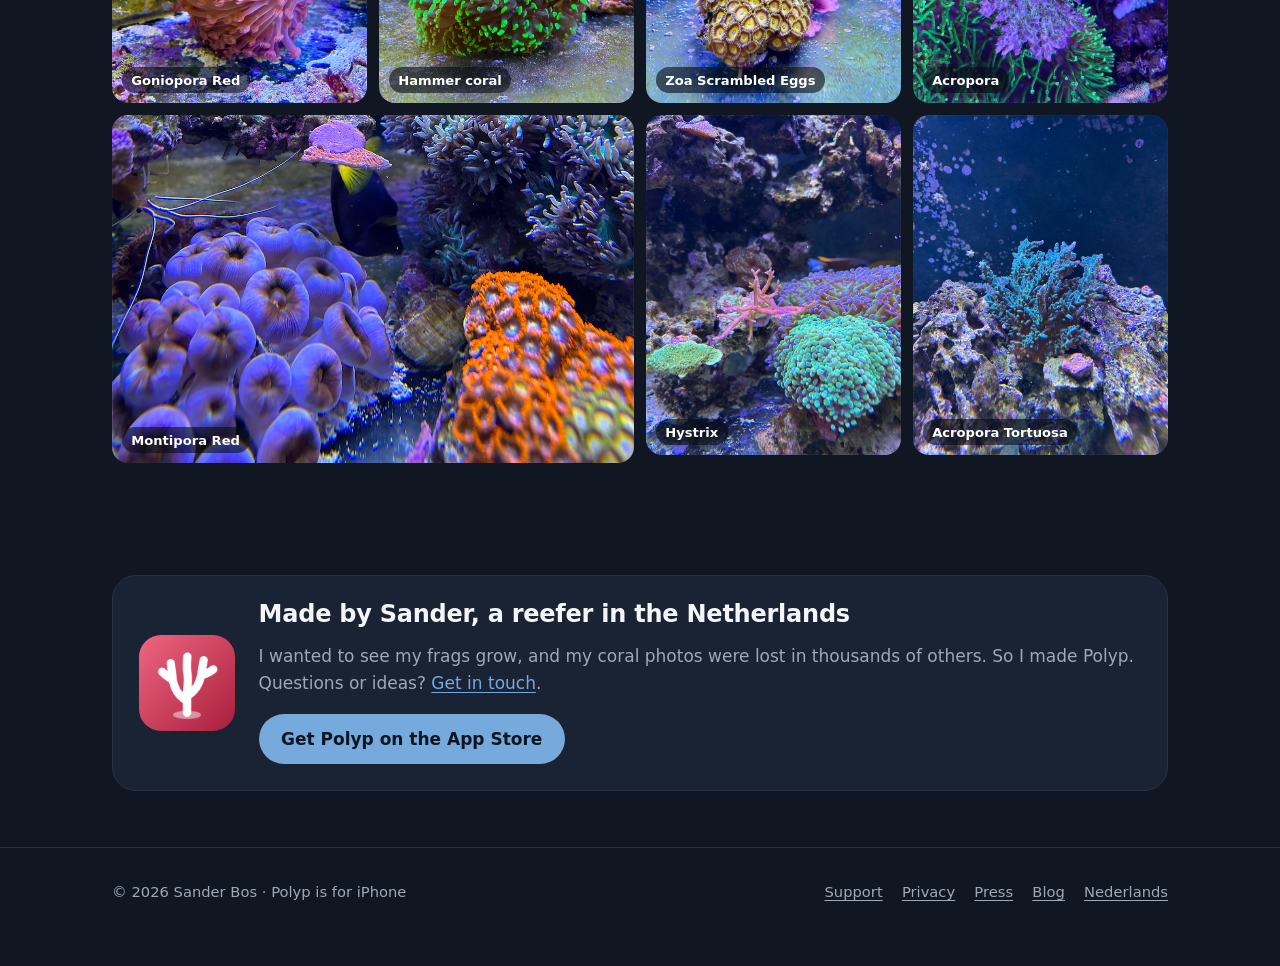
==== commit 8d8cacb4: "Sander's coral photos: real timelines, photo wall, before/after slider Co-Authored-By: Claude Opus 5" ====
--- a/index.html
+++ b/index.html
@@ -73,6 +73,43 @@
     </div>
   </section>
 
+  <section class="section" id="timelines">
+    <div class="wrap">
+      <div class="section-head">
+        <h2>Real corals from my tank</h2>
+        <p class="muted">Three of my own corals, each with its own Polyp timeline. This is what you'll see for yours.</p>
+      </div>
+      <article class="timeline">
+        <div class="timeline-head"><h3>Goniopora Red</h3><p class="muted small">Sep 2023 to Nov 2026 · 1,147 days</p></div>
+        <ol class="tl-strip">
+          <li><img src="/img/photos/tl-gonio-1.jpg" width="560" height="560" loading="lazy" alt="Day 1: A small Goniopora frag on a rock."><span class="tl-cap"><b>Day 1</b>26 Sep 2023</span></li>
+          <li><img src="/img/photos/tl-gonio-2.jpg" width="560" height="560" loading="lazy" alt="Day 88: The Goniopora with longer polyps, moved onto the rockwork."><span class="tl-cap"><b>Day 88</b>22 Dec 2023</span></li>
+          <li><img src="/img/photos/tl-gonio-3.jpg" width="560" height="560" loading="lazy" alt="Day 213: The Goniopora as a full, open colony."><span class="tl-cap"><b>Day 213</b>25 Apr 2024</span></li>
+          <li><img src="/img/photos/tl-gonio-4.jpg" width="560" height="560" loading="lazy" alt="Day 1147: The Goniopora grown into a large round ball."><span class="tl-cap"><b>Day 1147</b>15 Nov 2026</span></li>
+        </ol>
+      </article>
+      <article class="timeline">
+        <div class="timeline-head"><h3>Staghorn</h3><p class="muted small">Apr 2023 to Apr 2024 · 363 days</p></div>
+        <ol class="tl-strip">
+          <li><img src="/img/photos/tl-stag-1.jpg" width="560" height="560" loading="lazy" alt="Day 1: A Staghorn frag: one bare branch."><span class="tl-cap"><b>Day 1</b>29 Apr 2023</span></li>
+          <li><img src="/img/photos/tl-stag-2.jpg" width="560" height="560" loading="lazy" alt="Day 68: The Staghorn with its first side branches at the top."><span class="tl-cap"><b>Day 68</b>5 Jul 2023</span></li>
+          <li><img src="/img/photos/tl-stag-3.jpg" width="560" height="560" loading="lazy" alt="Day 245: The Staghorn as a wide, branching bush."><span class="tl-cap"><b>Day 245</b>29 Dec 2023</span></li>
+          <li><img src="/img/photos/tl-stag-4.jpg" width="560" height="560" loading="lazy" alt="Day 363: The Staghorn grown into a large purple colony."><span class="tl-cap"><b>Day 363</b>25 Apr 2024</span></li>
+        </ol>
+      </article>
+      <article class="timeline">
+        <div class="timeline-head"><h3>PC Rainbow</h3><p class="muted small">Oct 2024 to Feb 2025 · 128 days</p></div>
+        <ol class="tl-strip">
+          <li><img src="/img/photos/tl-pc-1.jpg" width="560" height="560" loading="lazy" alt="Day 1: A PC Rainbow Acropora frag on a disc."><span class="tl-cap"><b>Day 1</b>21 Oct 2024</span></li>
+          <li><img src="/img/photos/tl-pc-2.jpg" width="560" height="560" loading="lazy" alt="Day 55: The PC Rainbow starting to cover the disc."><span class="tl-cap"><b>Day 55</b>14 Dec 2024</span></li>
+          <li><img src="/img/photos/tl-pc-3.jpg" width="560" height="560" loading="lazy" alt="Day 106: The PC Rainbow with new branch tips."><span class="tl-cap"><b>Day 106</b>3 Feb 2025</span></li>
+          <li><img src="/img/photos/tl-pc-4.jpg" width="560" height="560" loading="lazy" alt="Day 128: The PC Rainbow with thick, colourful branches."><span class="tl-cap"><b>Day 128</b>25 Feb 2025</span></li>
+        </ol>
+      </article>
+      <p class="muted small photo-note">The older photos came from my camera roll, imported with their original dates. Colours are corrected for blue reef light. Nothing is added or removed.</p>
+    </div>
+  </section>
+
   <section class="section" id="how">
     <div class="wrap">
       <div class="section-head">
@@ -123,8 +160,15 @@
           <h3>Blue-light photos that look normal</h3>
           <p class="muted">Reef lights turn every photo blue. Adjust fixes it with warmth, tint and an Auto button, and "Same as last photo" keeps a whole timeline consistent. Your original photo is never changed.</p>
         </div>
-        <!-- T-12.2: replace with a before/after photo from Sander once 1.1 is live -->
-        <div class="feature-media"><div class="phone"><img src="/img/screen-2.jpg" width="506" height="1100" loading="lazy" alt="A zoanthid colony photographed under blue reef light."></div></div>
+        <div class="feature-media">
+          <figure class="compare" style="--pos:50%">
+            <img src="/img/photos/ba-before.jpg" width="675" height="900" loading="lazy" alt="A zoanthid colony as photographed under blue reef light.">
+            <img class="compare-after" src="/img/photos/ba-after.jpg" width="675" height="900" loading="lazy" alt="The same photo after one tap on Auto, with warmer, more natural colours.">
+            <span class="compare-label compare-before-label" aria-hidden="true">Before</span>
+            <span class="compare-label compare-after-label" aria-hidden="true">Auto</span>
+            <input type="range" min="0" max="100" value="50" aria-label="Slide to compare the photo before and after Auto">
+          </figure>
+        </div>
       </div>
 
       <div class="feature">
@@ -163,6 +207,25 @@
         <div class="card"><h3>Polyp Unlimited</h3><p class="price">€6.99 <small>once</small></p><ul><li>As many tanks and corals as you like</li><li>Upgrade from Plus for €2.99</li></ul></div>
       </div>
       <p class="muted small" style="margin-top:1rem">Prices in euros. The App Store shows the price in your own currency.</p>
+    </div>
+  </section>
+
+  <section class="section" id="tank">
+    <div class="wrap">
+      <div class="section-head">
+        <h2>Straight from my tank</h2>
+        <p class="muted">Every photo on this site comes from my own reef tank in the Netherlands.</p>
+      </div>
+      <div class="mosaic">
+        <figure class="wide"><img src="/img/photos/g-tank.jpg" width="1600" height="630" loading="lazy" alt="My reef tank from the front, under the lights."><figcaption>Full tank</figcaption></figure>
+        <figure><img src="/img/photos/g-gonio.jpg" width="750" height="1000" loading="lazy" alt="A big pink Goniopora with its polyps out."><figcaption>Goniopora Red</figcaption></figure>
+        <figure><img src="/img/photos/g-hammer.jpg" width="750" height="1000" loading="lazy" alt="A green hammer coral on the sand bed."><figcaption>Hammer coral</figcaption></figure>
+        <figure><img src="/img/photos/g-zoa.jpg" width="750" height="1000" loading="lazy" alt="Yellow and orange zoanthid polyps."><figcaption>Zoa Scrambled Eggs</figcaption></figure>
+        <figure><img src="/img/photos/g-acro.jpg" width="750" height="1000" loading="lazy" alt="A purple and green Acropora close up."><figcaption>Acropora</figcaption></figure>
+        <figure class="wide"><img src="/img/photos/g-monti.jpg" width="1000" height="933" loading="lazy" alt="An orange-red Montipora with purple corals beside it."><figcaption>Montipora Red</figcaption></figure>
+        <figure><img src="/img/photos/g-hystrix.jpg" width="750" height="1000" loading="lazy" alt="A pink Hystrix frag between green corals."><figcaption>Hystrix</figcaption></figure>
+        <figure><img src="/img/photos/g-tortuosa.jpg" width="750" height="1000" loading="lazy" alt="A blue-green Acropora Tortuosa on the rockwork."><figcaption>Acropora Tortuosa</figcaption></figure>
+      </div>
     </div>
   </section>
 
@@ -192,5 +255,11 @@
     </nav>
   </div>
 </footer>
+<script>
+// Before/after slider: moves the dividing line (T-12.2). Without JavaScript the photo shows half before, half after.
+document.querySelectorAll('.compare input').forEach(function (r) {
+  r.addEventListener('input', function () { r.parentNode.style.setProperty('--pos', r.value + '%'); });
+});
+</script>
 </body>
 </html>
--- a/assets/site.css
+++ b/assets/site.css
@@ -124,3 +124,43 @@
   .hero { padding-top: 1rem; }
 }
 @media (prefers-reduced-motion: no-preference) { html { scroll-behavior: smooth; } }
+
+/* Real timelines and photos from Sander's tank (T-12.2) */
+.timeline { padding: 1.6rem 0; border-top: 1px solid var(--separator); }
+.timeline-head { display: flex; align-items: baseline; gap: .4rem 1rem; flex-wrap: wrap; margin-bottom: .9rem; }
+.timeline-head h3, .timeline-head p { margin: 0; }
+.tl-strip { list-style: none; margin: 0; padding: 0; display: grid; grid-template-columns: repeat(4, 1fr); gap: .75rem; }
+.tl-strip li { position: relative; border-radius: var(--r-m); overflow: hidden; background: var(--surface); aspect-ratio: 1; }
+.tl-strip img { width: 100%; height: 100%; object-fit: cover; }
+.tl-cap {
+  position: absolute; left: 0; right: 0; bottom: 0; padding: 1.6rem .75rem .6rem; font-size: .82rem; line-height: 1.3;
+  color: #dfe6ef; background: linear-gradient(180deg, transparent, rgba(8,12,20,.85));
+}
+.tl-cap b { display: block; font-size: 1.05rem; color: #fff; }
+.photo-note { margin-top: 1rem; }
+
+.mosaic { display: grid; grid-template-columns: repeat(4, 1fr); gap: .75rem; }
+.mosaic figure { position: relative; margin: 0; border-radius: var(--r-m); overflow: hidden; background: var(--surface); aspect-ratio: 3 / 4; }
+.mosaic figure.wide { grid-column: span 2; aspect-ratio: 3 / 2; }
+.mosaic figure.wide img { object-position: 50% 70%; }
+.mosaic figure:first-child { grid-column: 1 / -1; aspect-ratio: 1600 / 630; }
+.mosaic img { width: 100%; height: 100%; object-fit: cover; }
+.mosaic figcaption {
+  position: absolute; left: .6rem; bottom: .6rem; font-size: .82rem; font-weight: 700; color: #fff;
+  background: rgba(8,12,20,.6); padding: .15rem .6rem; border-radius: 999px;
+}
+
+.compare { position: relative; margin: 0; width: 100%; max-width: 340px; aspect-ratio: 3 / 4; border-radius: var(--r-l); overflow: hidden; background: #000; box-shadow: 0 30px 60px -20px rgba(0,0,0,.6); }
+.compare img { position: absolute; inset: 0; width: 100%; height: 100%; object-fit: cover; }
+.compare-after { clip-path: inset(0 0 0 var(--pos)); }
+.compare::after { content: ""; position: absolute; top: 0; bottom: 0; left: var(--pos); width: 3px; margin-left: -1.5px; background: #fff; box-shadow: 0 0 8px rgba(0,0,0,.5); pointer-events: none; }
+.compare-label { position: absolute; top: .7rem; font-size: .8rem; font-weight: 700; color: #fff; background: rgba(8,12,20,.6); padding: .15rem .6rem; border-radius: 999px; pointer-events: none; }
+.compare-before-label { left: .7rem; }
+.compare-after-label { right: .7rem; }
+.compare input { position: absolute; inset: 0; width: 100%; height: 100%; margin: 0; opacity: 0; cursor: ew-resize; touch-action: pan-y; }
+.compare:has(input:focus-visible) { outline: 3px solid var(--accent); outline-offset: 3px; }
+
+@media (max-width: 760px) {
+  .tl-strip { grid-template-columns: repeat(2, 1fr); }
+  .mosaic { grid-template-columns: repeat(2, 1fr); }
+}
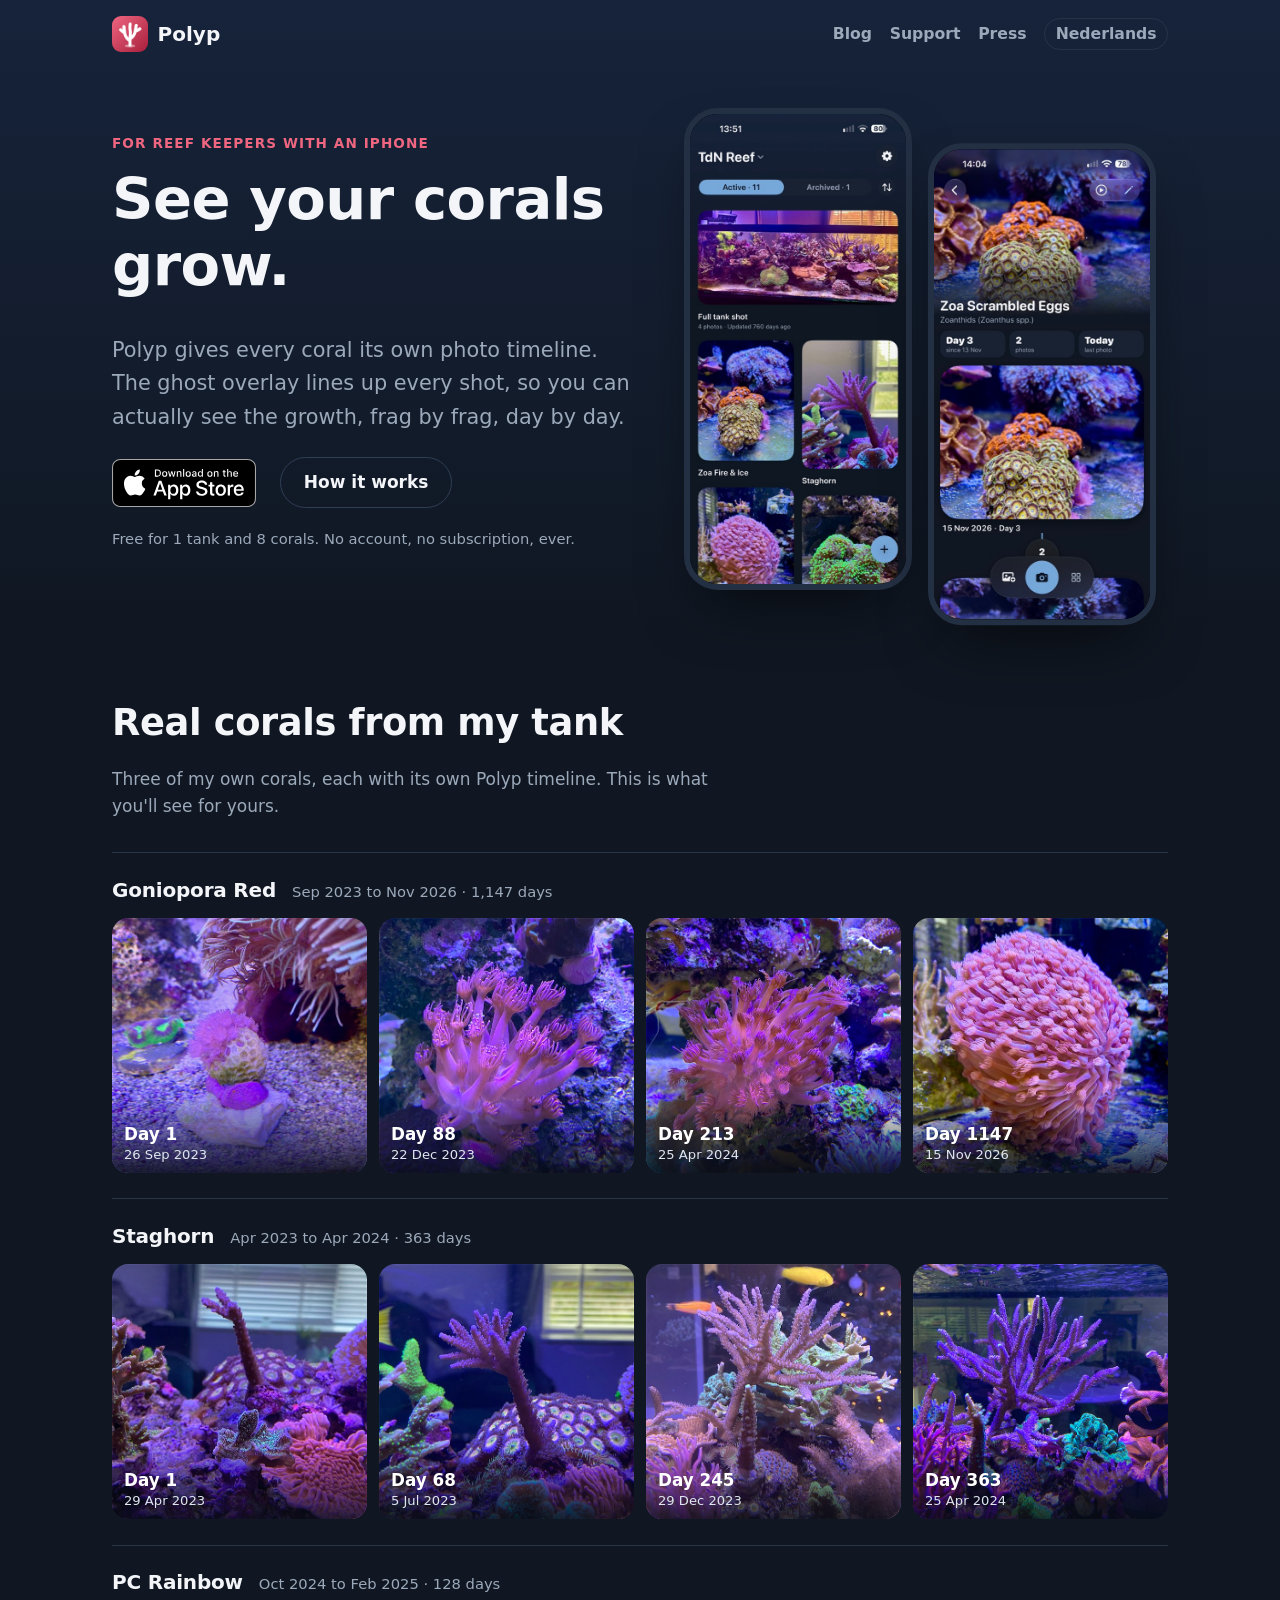
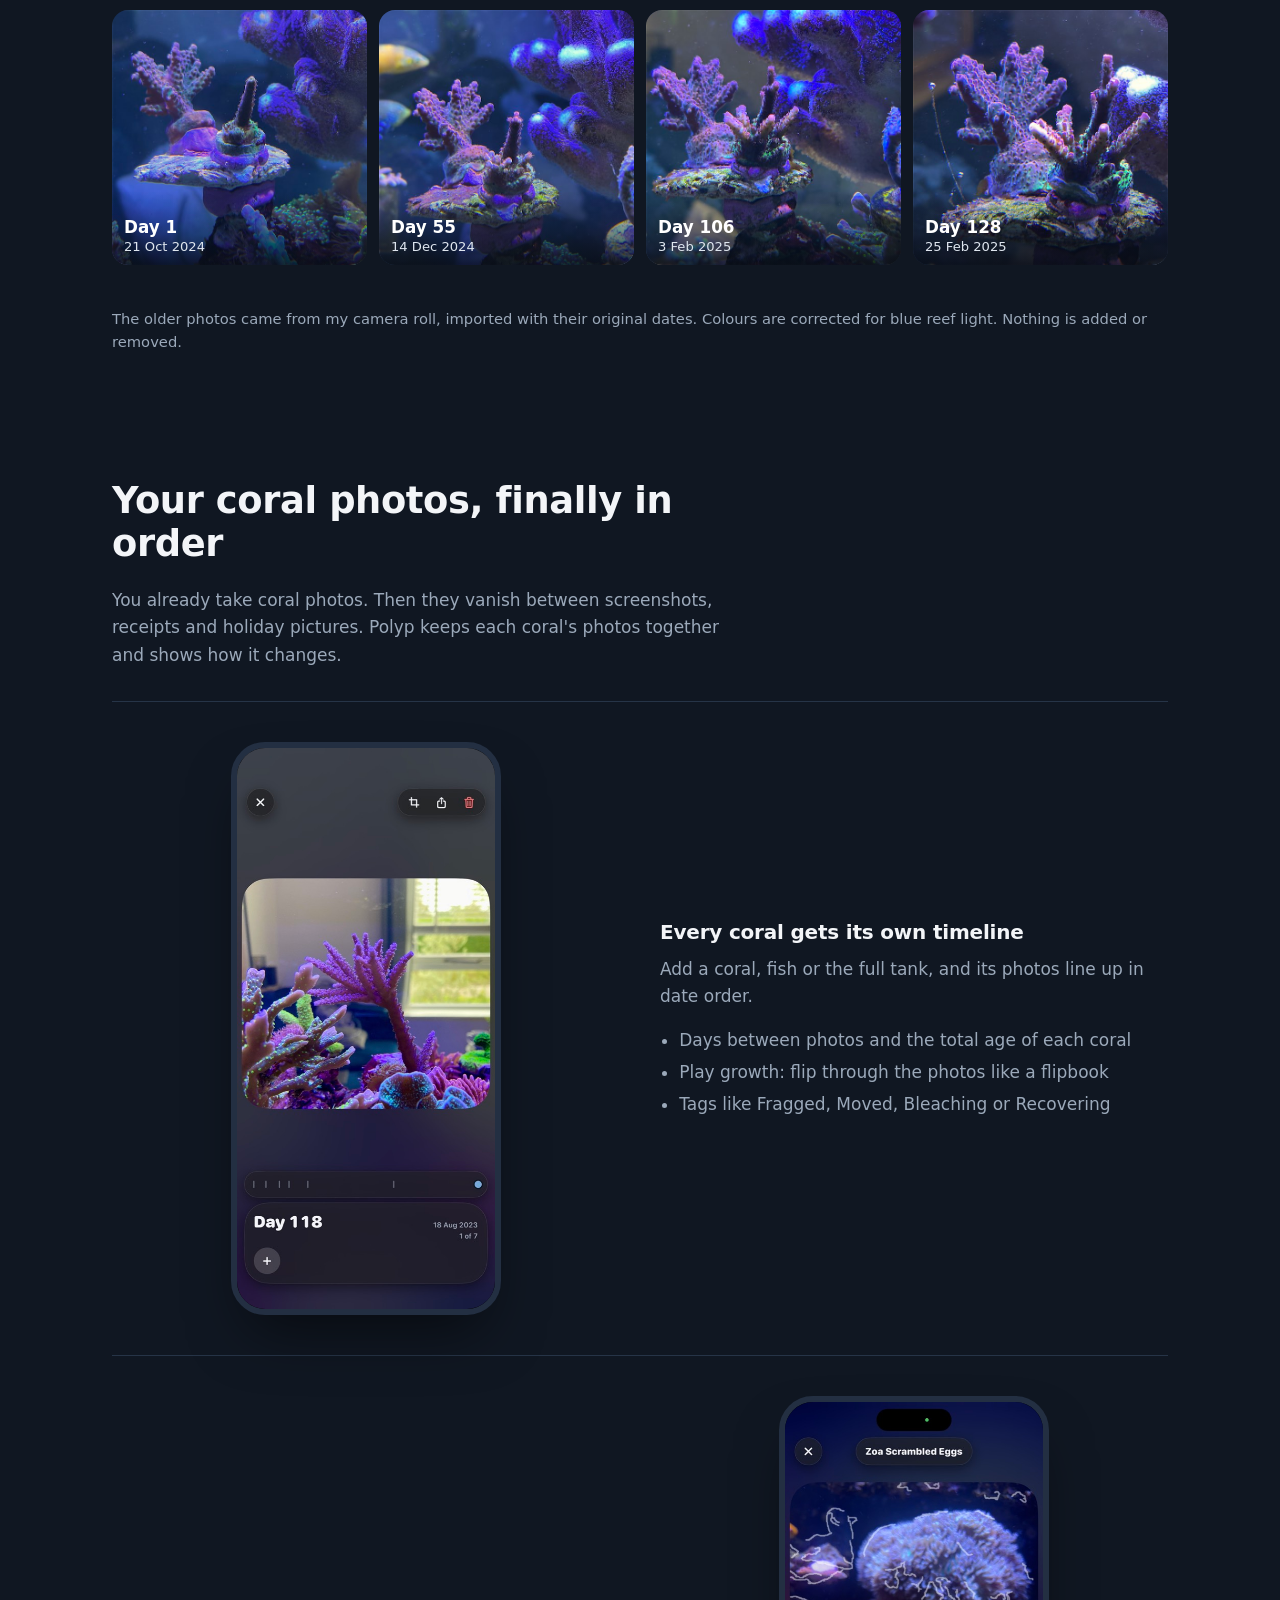
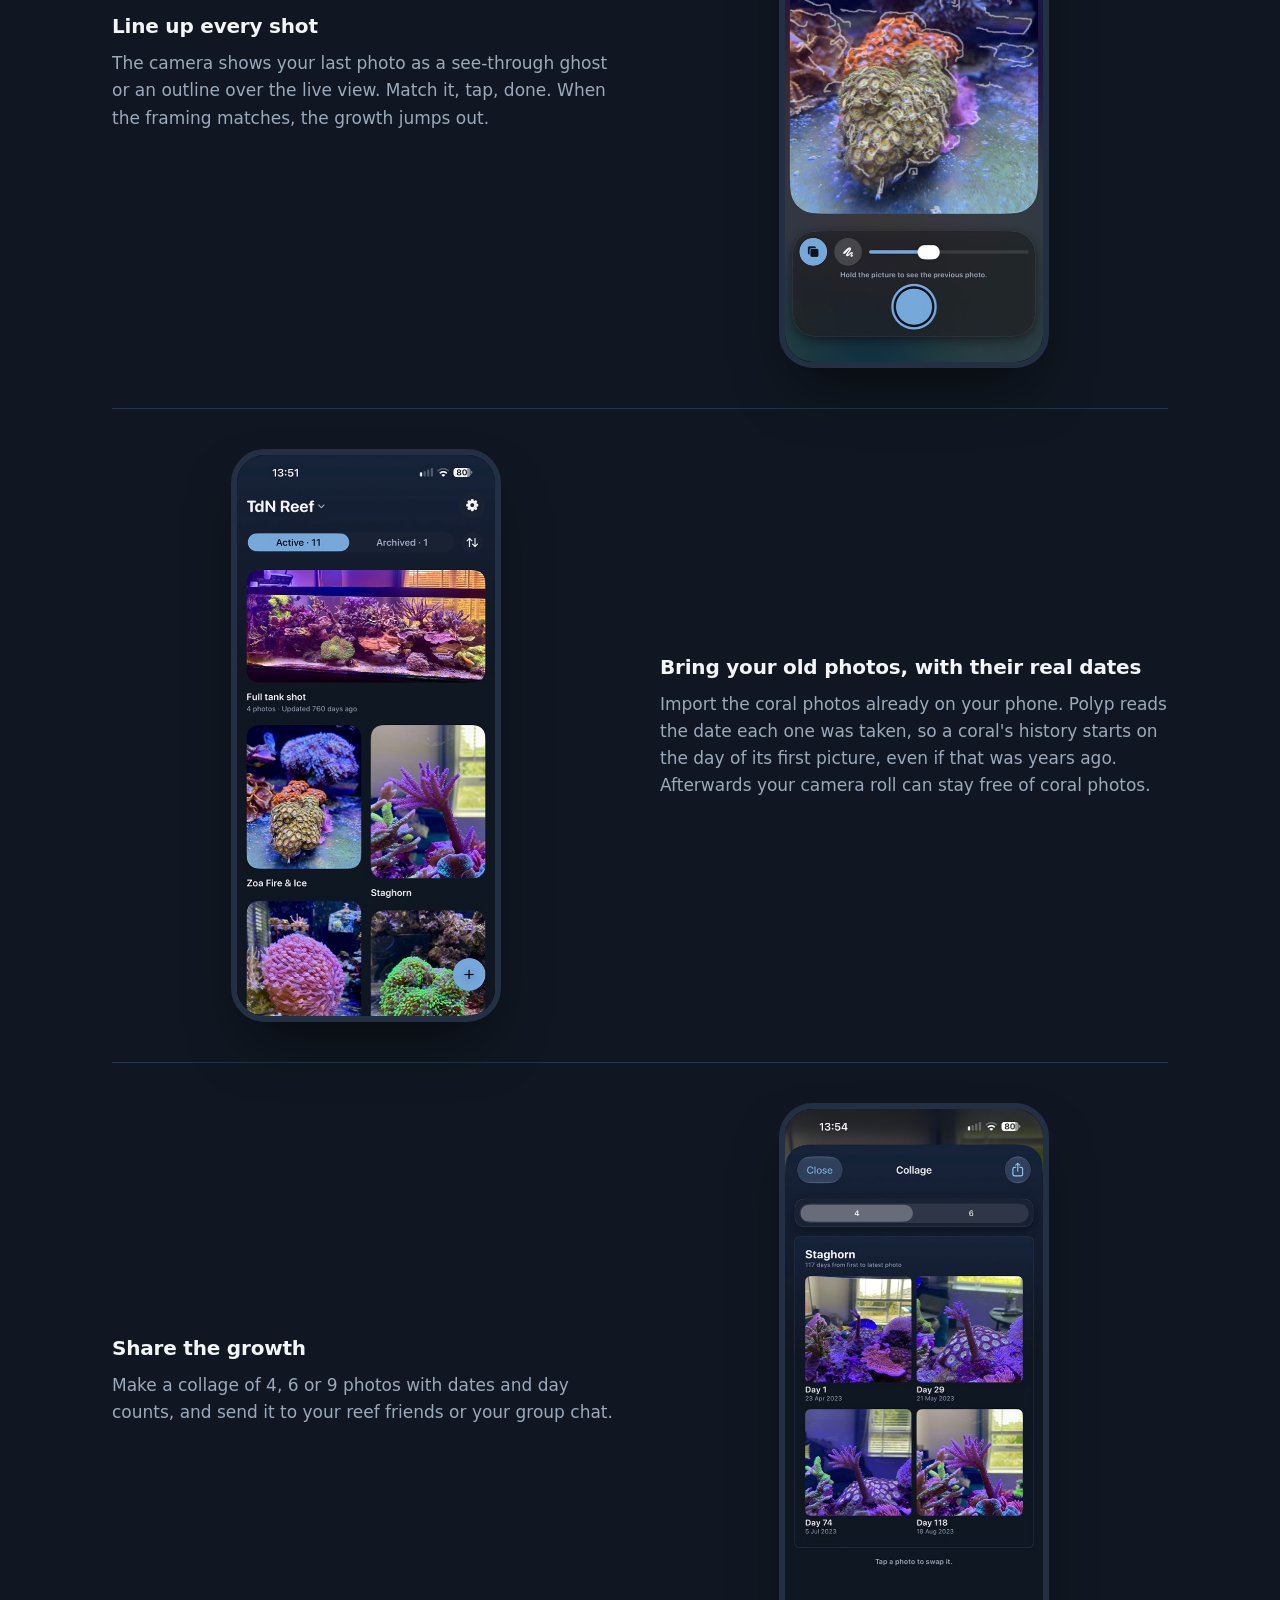
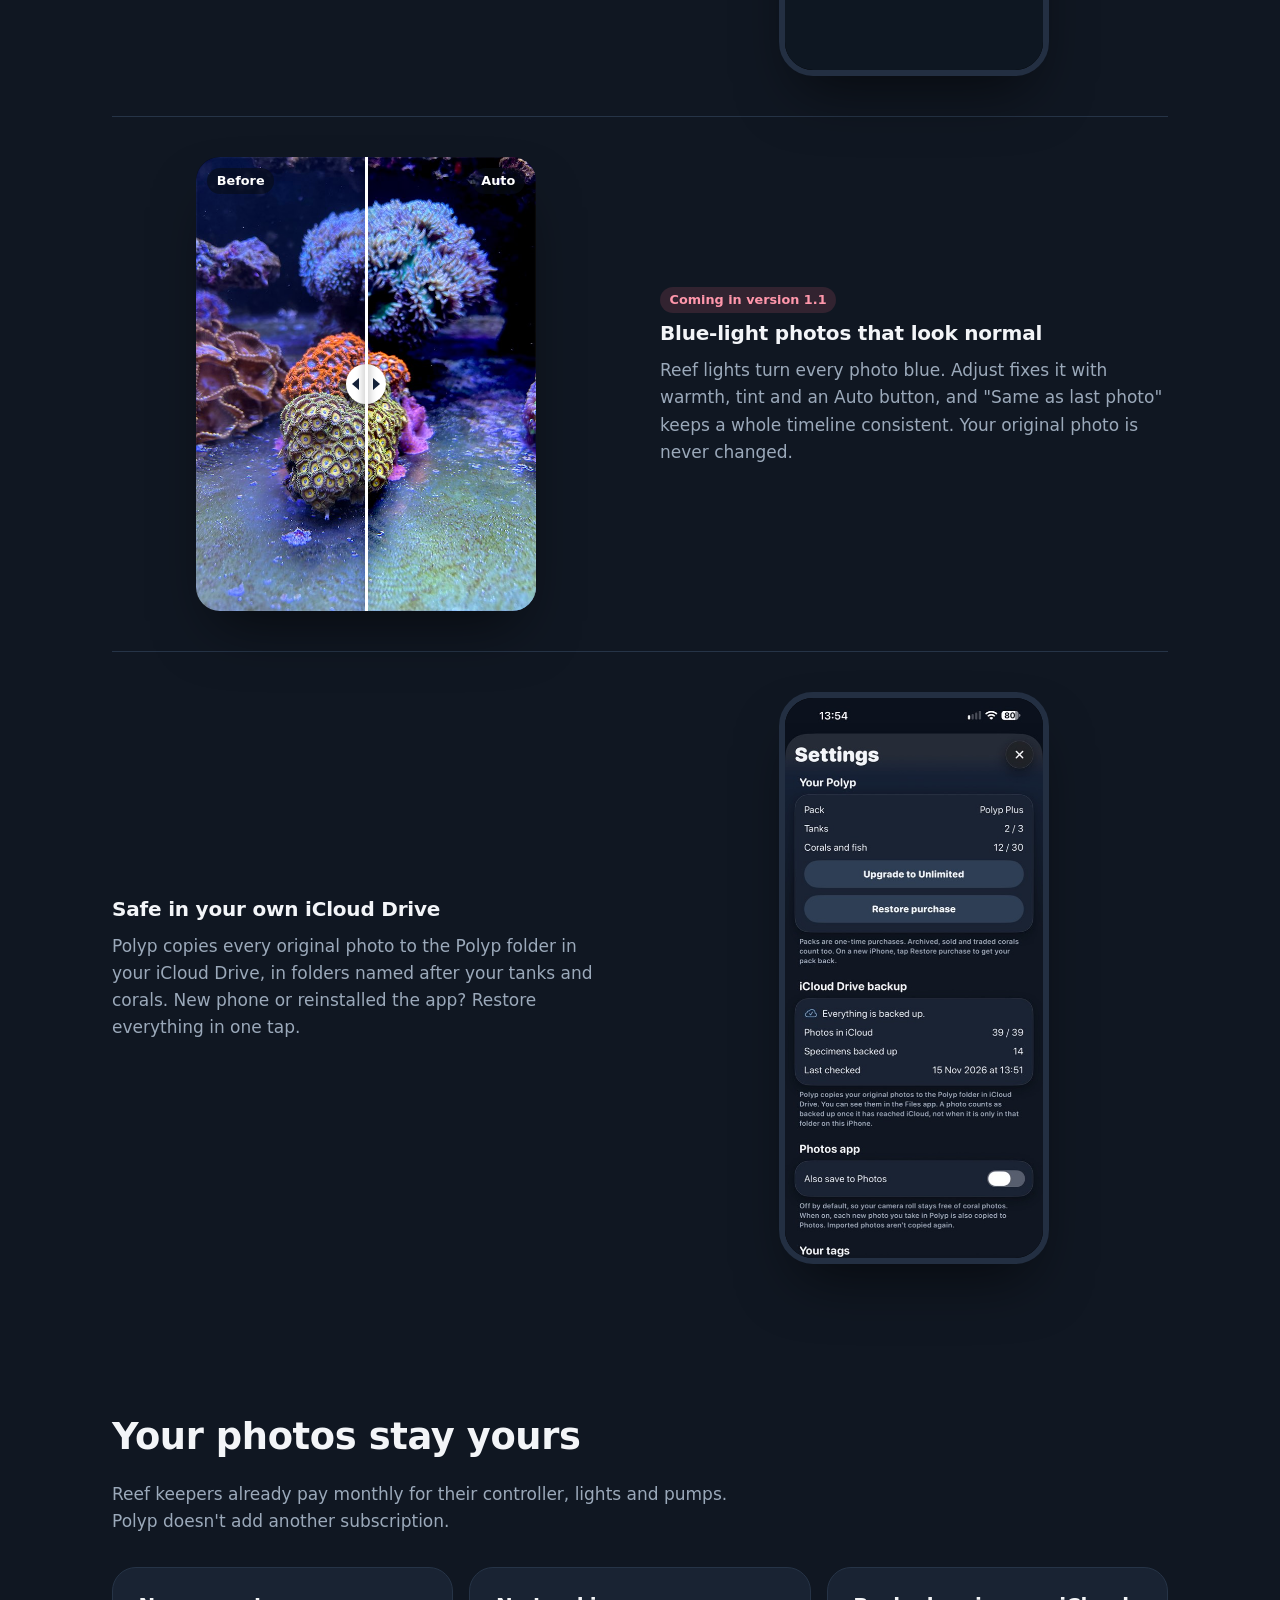
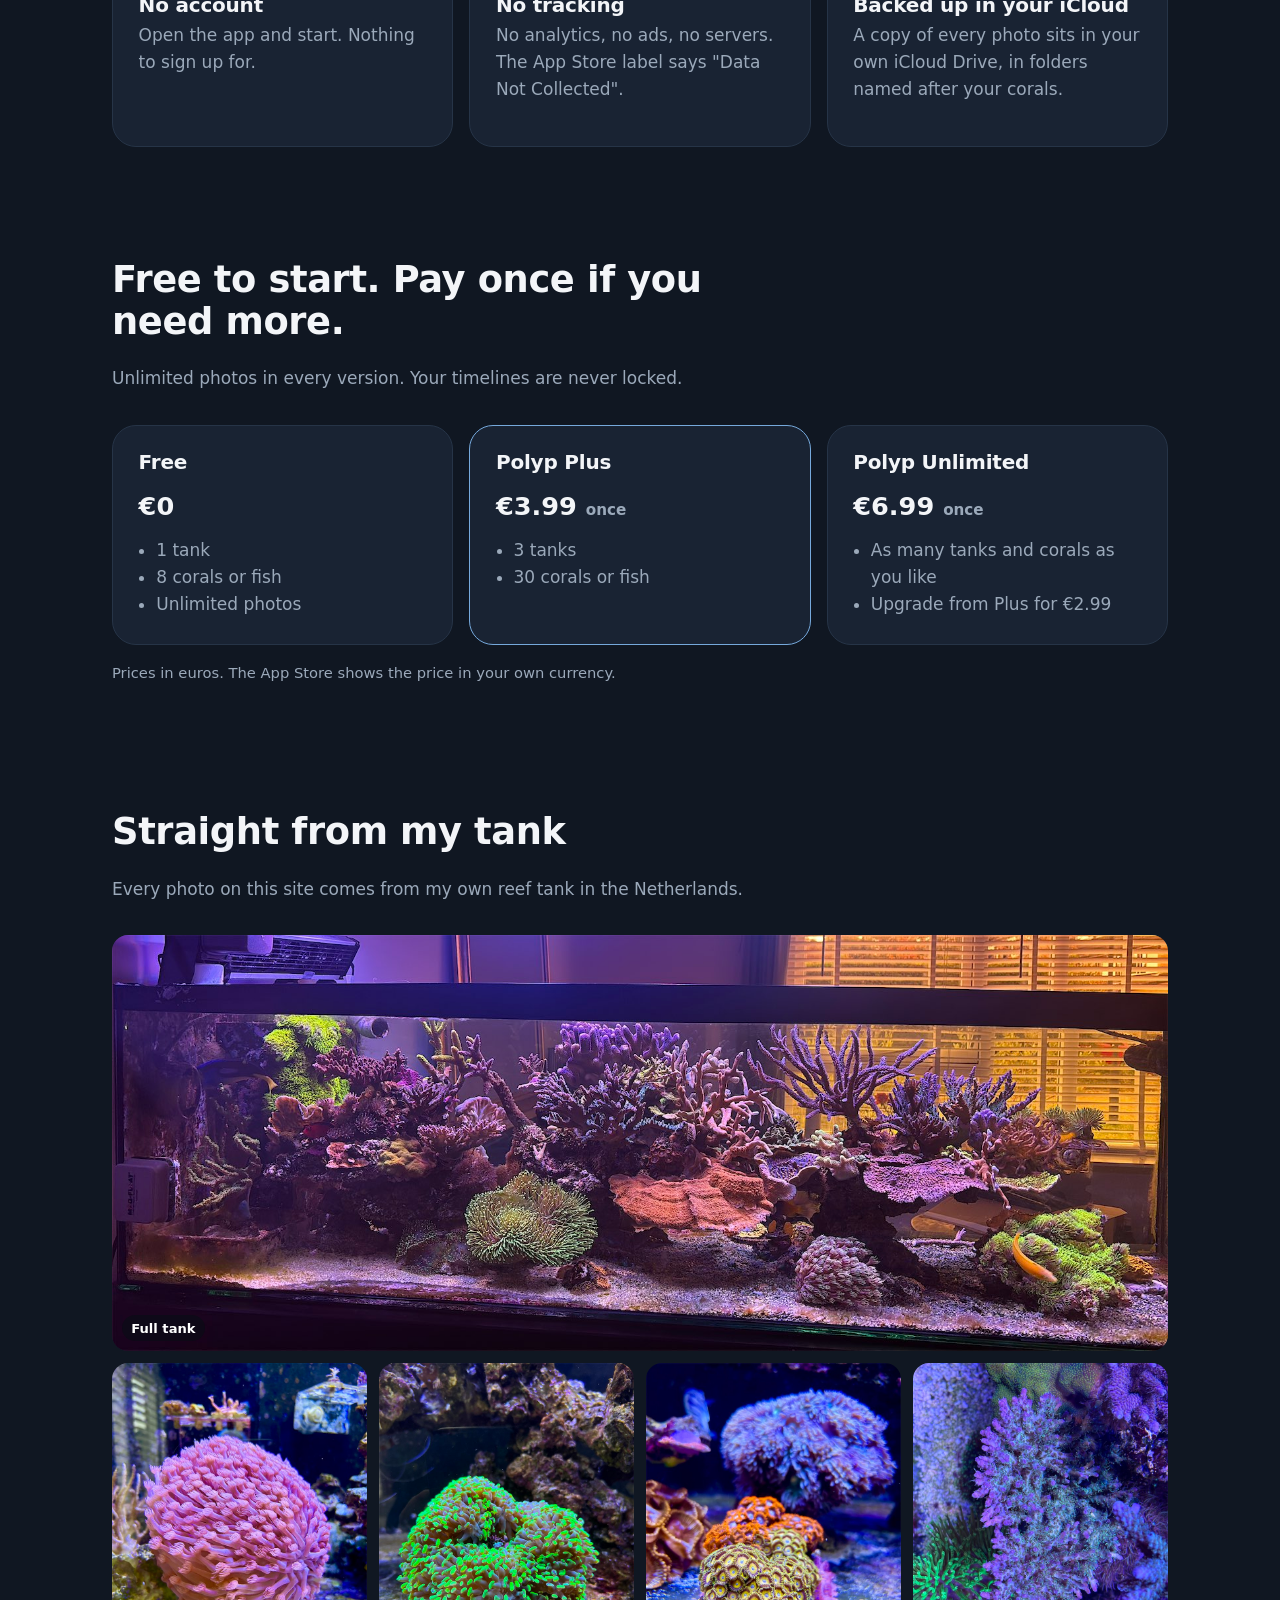
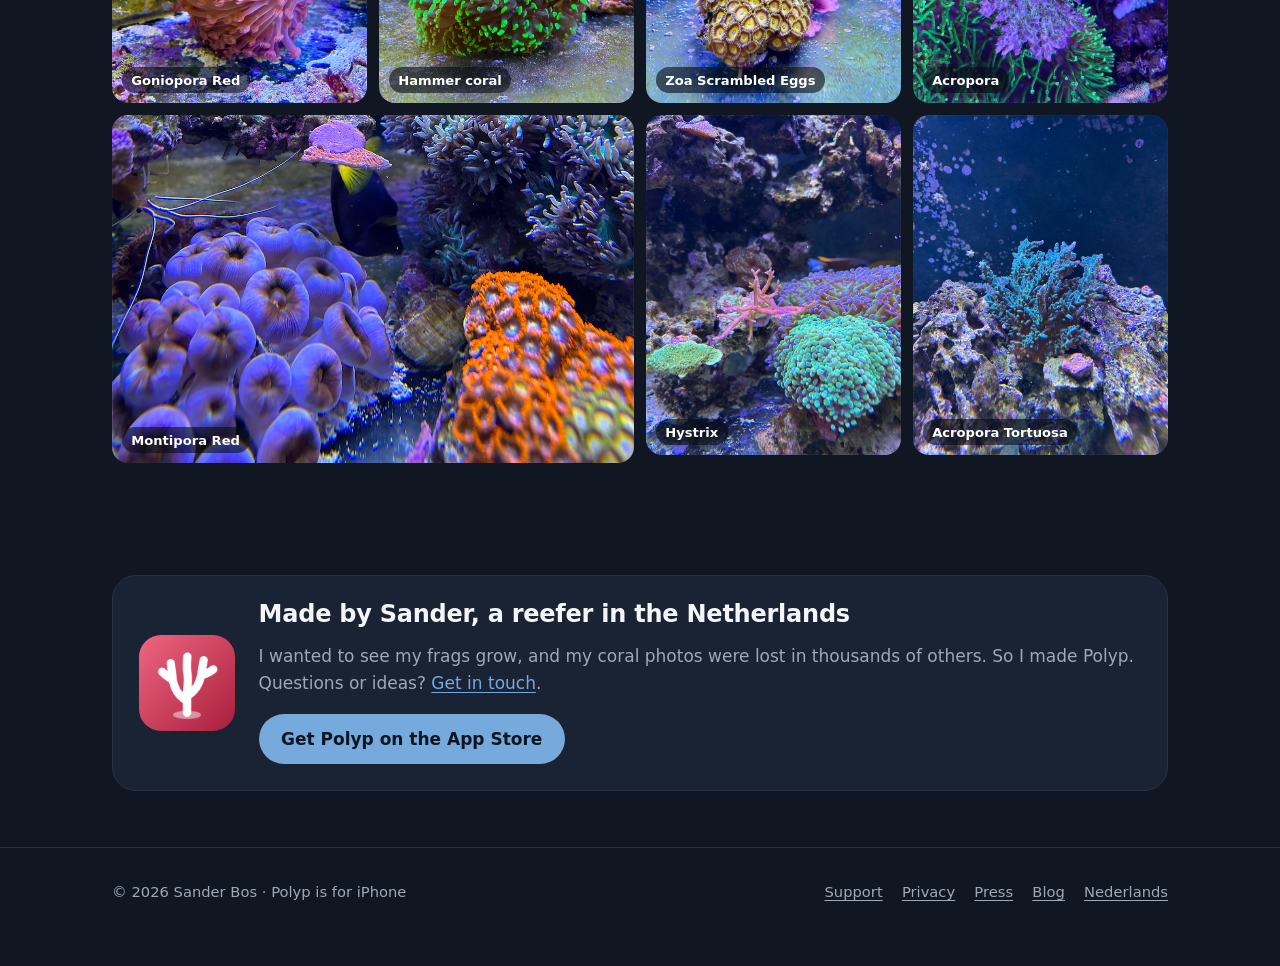
==== commit 9a3e6223: "Before/after slider: drag with a finger on iPhone Co-Authored-By: Claude Opus 5.5 <noreply@anthropic" ====
--- a/index.html
+++ b/index.html
@@ -166,6 +166,7 @@
             <img class="compare-after" src="/img/photos/ba-after.jpg" width="675" height="900" loading="lazy" alt="The same photo after one tap on Auto, with warmer, more natural colours.">
             <span class="compare-label compare-before-label" aria-hidden="true">Before</span>
             <span class="compare-label compare-after-label" aria-hidden="true">Auto</span>
+            <span class="compare-handle" aria-hidden="true"></span>
             <input type="range" min="0" max="100" value="50" aria-label="Slide to compare the photo before and after Auto">
           </figure>
         </div>
@@ -256,9 +257,29 @@
   </div>
 </footer>
 <script>
-// Before/after slider: moves the dividing line (T-12.2). Without JavaScript the photo shows half before, half after.
-document.querySelectorAll('.compare input').forEach(function (r) {
-  r.addEventListener('input', function () { r.parentNode.style.setProperty('--pos', r.value + '%'); });
+// Before/after slider (T-12.2). Drag anywhere on the photo with a finger or mouse; the hidden range input keeps it
+// working with the keyboard and VoiceOver. Without JavaScript the photo shows half before, half after.
+document.querySelectorAll('.compare').forEach(function (fig) {
+  var range = fig.querySelector('input');
+  var dragging = false;
+  function set(value) {
+    value = Math.max(0, Math.min(100, value));
+    range.value = value;
+    fig.style.setProperty('--pos', value + '%');
+  }
+  function follow(event) {
+    var box = fig.getBoundingClientRect();
+    set((event.clientX - box.left) / box.width * 100);
+  }
+  range.addEventListener('input', function () { set(Number(range.value)); });
+  fig.addEventListener('pointerdown', function (event) {
+    dragging = true;
+    fig.setPointerCapture(event.pointerId);
+    follow(event);
+  });
+  fig.addEventListener('pointermove', function (event) { if (dragging) follow(event); });
+  fig.addEventListener('pointerup', function () { dragging = false; });
+  fig.addEventListener('pointercancel', function () { dragging = false; });
 });
 </script>
 </body>
--- a/assets/site.css
+++ b/assets/site.css
@@ -157,7 +157,19 @@
 .compare-label { position: absolute; top: .7rem; font-size: .8rem; font-weight: 700; color: #fff; background: rgba(8,12,20,.6); padding: .15rem .6rem; border-radius: 999px; pointer-events: none; }
 .compare-before-label { left: .7rem; }
 .compare-after-label { right: .7rem; }
-.compare input { position: absolute; inset: 0; width: 100%; height: 100%; margin: 0; opacity: 0; cursor: ew-resize; touch-action: pan-y; }
+.compare { cursor: ew-resize; touch-action: pan-y; user-select: none; -webkit-user-select: none; }
+.compare img { pointer-events: none; -webkit-user-drag: none; }
+/* Dragging is handled on the photo itself; the range input stays for the keyboard and VoiceOver only. */
+.compare input { position: absolute; inset: 0; width: 100%; height: 100%; margin: 0; opacity: 0; pointer-events: none; }
+.compare-handle {
+  position: absolute; top: 50%; left: var(--pos); width: 40px; height: 40px; margin: -20px 0 0 -20px; border-radius: 50%;
+  background: #fff; box-shadow: 0 2px 10px rgba(0,0,0,.45); pointer-events: none;
+}
+.compare-handle::before, .compare-handle::after {
+  content: ""; position: absolute; top: 50%; margin-top: -6px; border: 6px solid transparent;
+}
+.compare-handle::before { left: 6px; border-right: 7px solid #16233A; border-left: 0; }
+.compare-handle::after { right: 6px; border-left: 7px solid #16233A; border-right: 0; }
 .compare:has(input:focus-visible) { outline: 3px solid var(--accent); outline-offset: 3px; }
 
 @media (max-width: 760px) {
